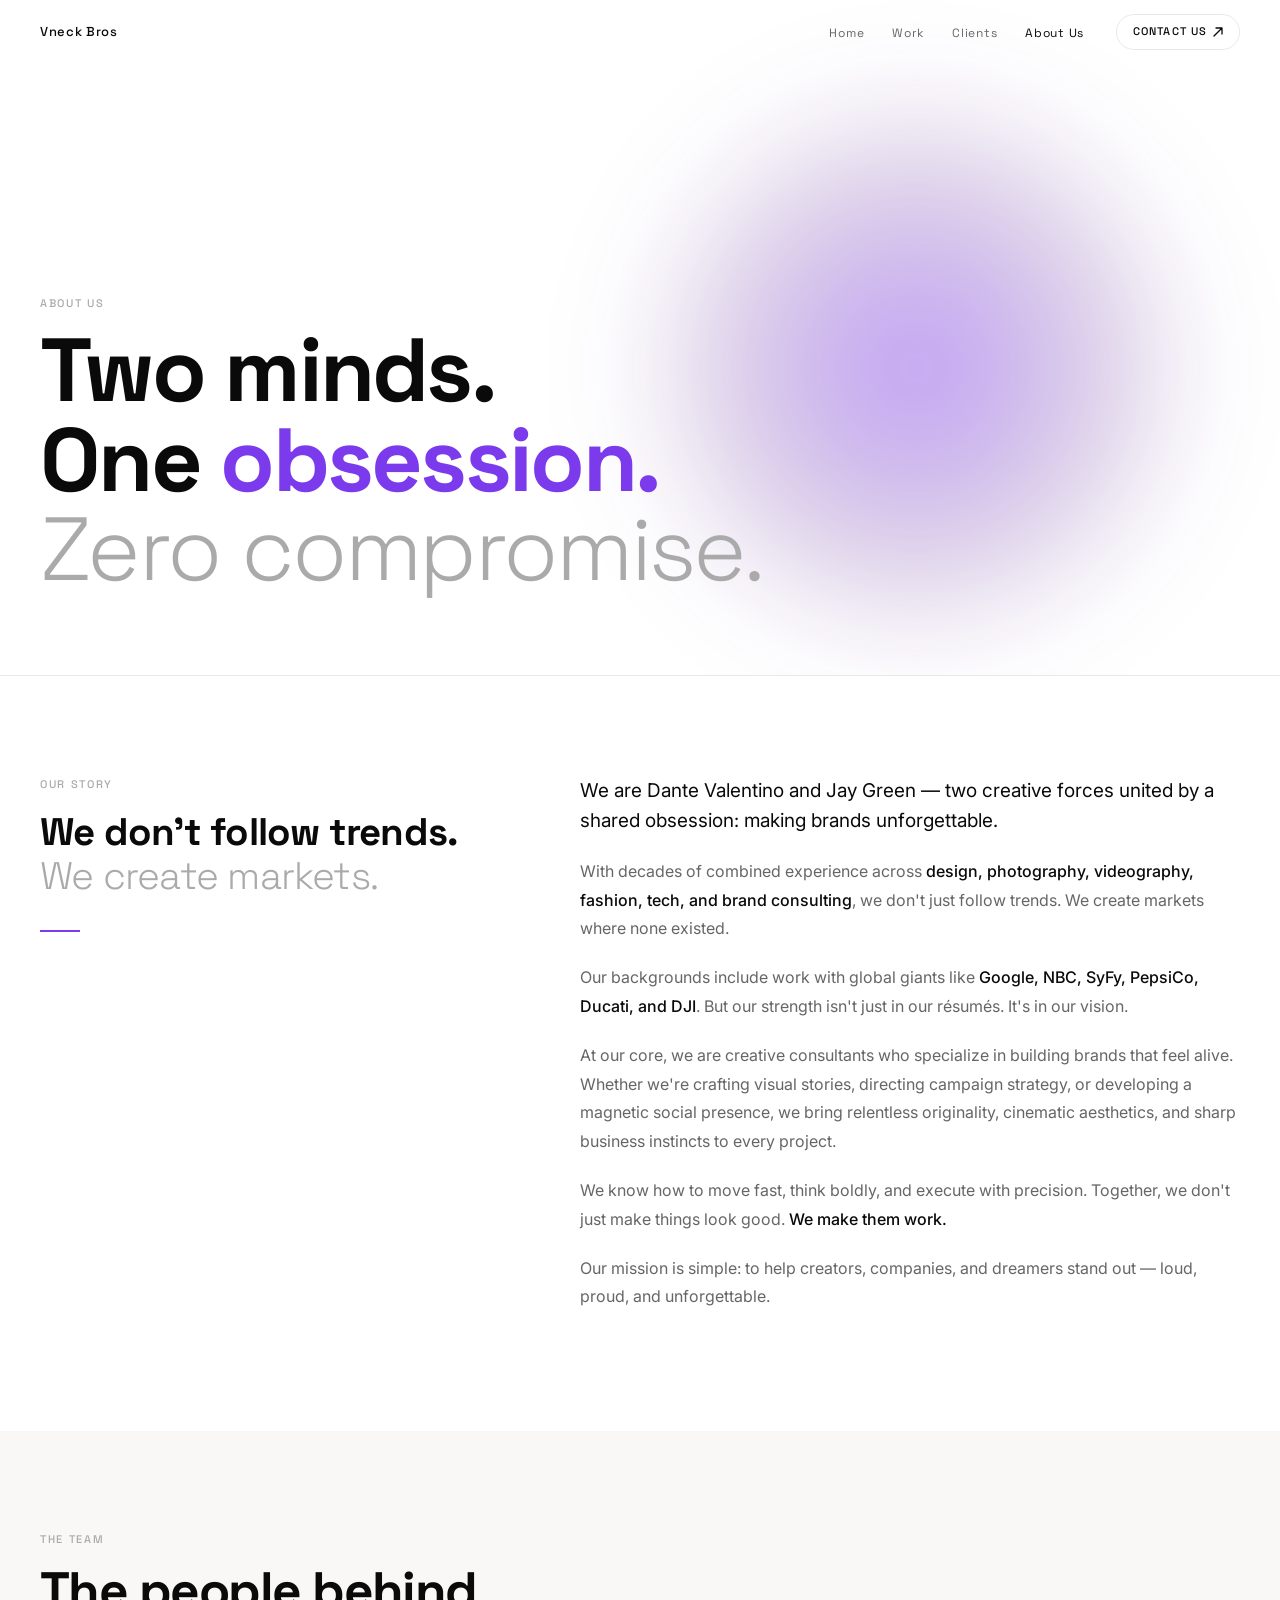
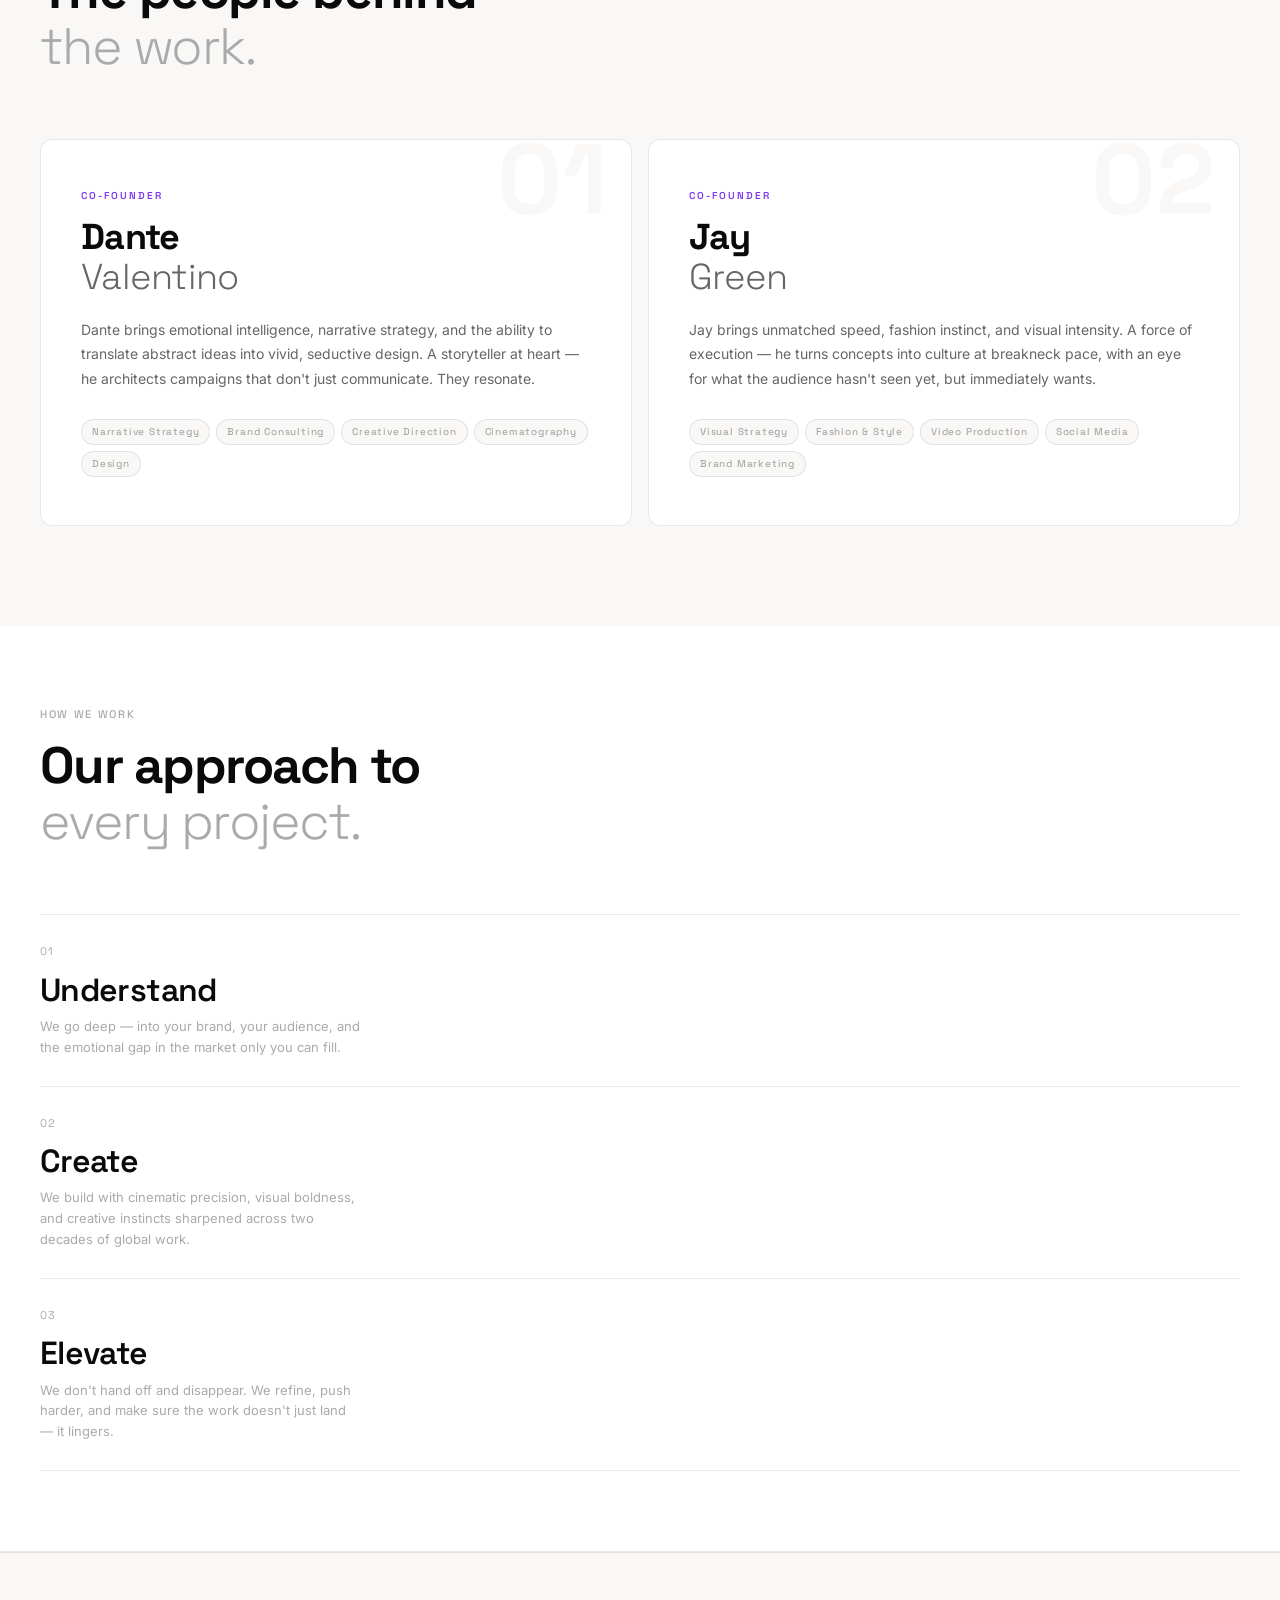
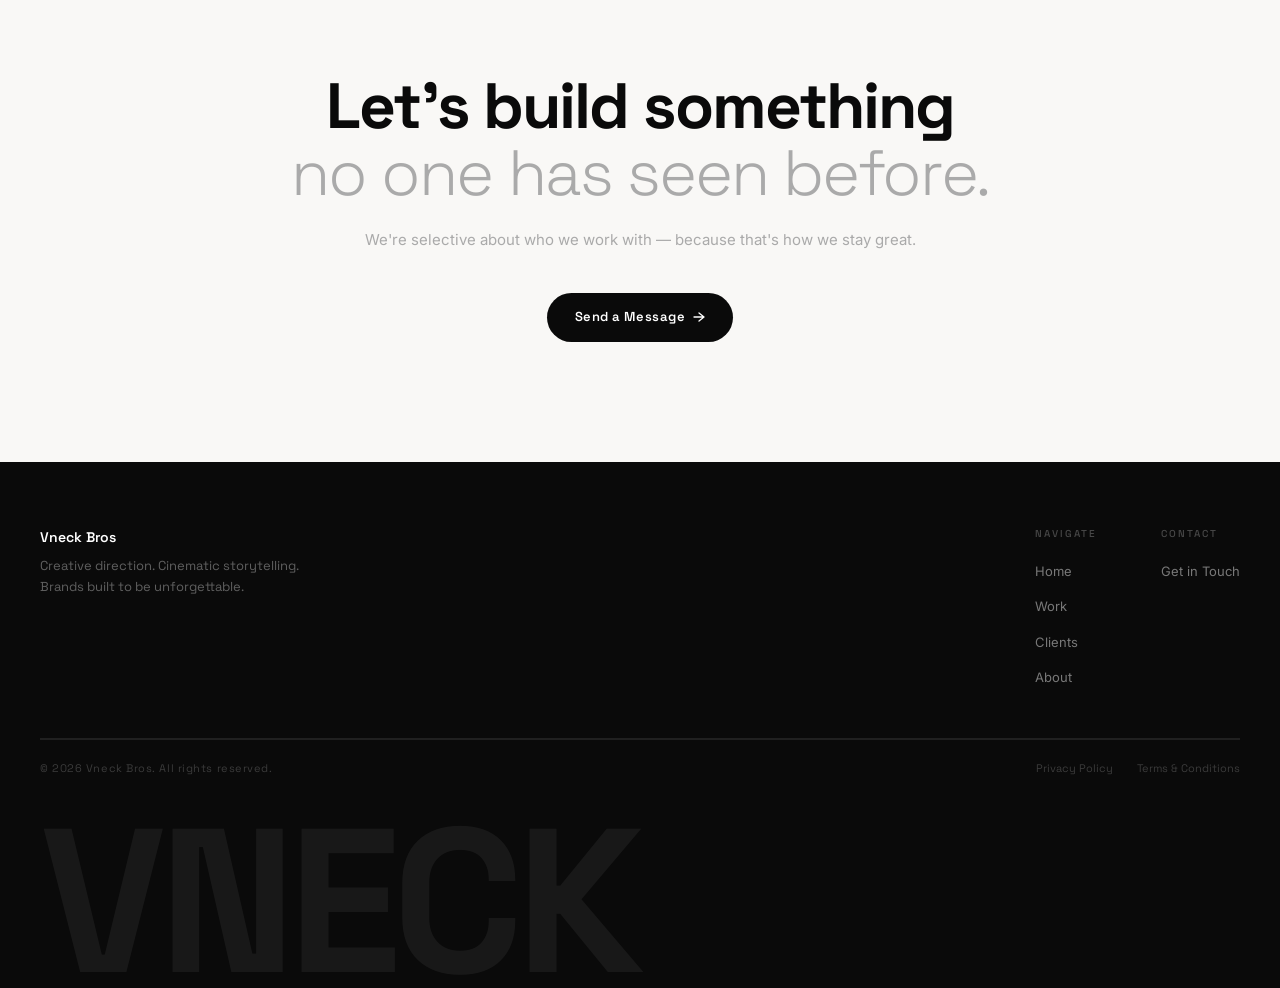
==== about.html @ 0388d8af "Initial build: Vneck Bros portfolio website 4-page static site (Home, Work, Clients, About) with: - " ====
<!DOCTYPE html>
<html lang="en">
<head>
  <meta charset="UTF-8">
  <meta name="viewport" content="width=device-width, initial-scale=1.0">
  <title>About — Vneck Bros</title>
  <link rel="stylesheet" href="assets/css/style.css">
</head>
<body>

  <nav class="nav">
    <a href="index.html" class="nav__logo">Vneck Bros</a>
    <div class="nav__right">
      <ul class="nav__links">
        <li><a href="index.html">Home</a></li>
        <li><a href="portfolio.html">Work</a></li>
        <li><a href="clients.html">Clients</a></li>
        <li><a href="about.html">About Us</a></li>
      </ul>
      <a href="#contact" class="nav__contact">
        Contact Us
        <svg width="10" height="10" viewBox="0 0 10 10" fill="none"><path d="M1 9L9 1M9 1H3M9 1v6" stroke="currentColor" stroke-width="1.3" stroke-linecap="round" stroke-linejoin="round"/></svg>
      </a>
    </div>
  </nav>

  <!-- HERO -->
  <section class="about-hero">
    <div class="about-hero__glow"></div>
    <div class="about-hero__inner">
      <p class="section-label fade-up">About Us</p>
      <h1 class="about-hero__title fade-up">
        Two minds.<br>
        One <span class="accent">obsession.</span><br>
        <span class="light">Zero compromise.</span>
      </h1>
    </div>
  </section>

  <!-- STORY -->
  <section class="about-story-section">
    <div class="about-story-section__inner">
      <div class="about-sticky">
        <p class="about-label fade-up">Our Story</p>
        <h2 class="about-big-text fade-up">
          We don't follow trends.<br>
          <span class="light">We create markets.</span>
        </h2>
        <div style="width:40px;height:2px;background:var(--accent);margin-top:32px;" class="fade-up"></div>
      </div>
      <div class="about-body fade-up">
        <p>We are Dante Valentino and Jay Green — two creative forces united by a shared obsession: making brands unforgettable.</p>
        <p>With decades of combined experience across <strong>design, photography, videography, fashion, tech, and brand consulting</strong>, we don't just follow trends. We create markets where none existed.</p>
        <p>Our backgrounds include work with global giants like <strong>Google, NBC, SyFy, PepsiCo, Ducati, and DJI</strong>. But our strength isn't just in our résumés. It's in our vision.</p>
        <p>At our core, we are creative consultants who specialize in building brands that feel alive. Whether we're crafting visual stories, directing campaign strategy, or developing a magnetic social presence, we bring relentless originality, cinematic aesthetics, and sharp business instincts to every project.</p>
        <p>We know how to move fast, think boldly, and execute with precision. Together, we don't just make things look good. <strong>We make them work.</strong></p>
        <p>Our mission is simple: to help creators, companies, and dreamers stand out — loud, proud, and unforgettable.</p>
      </div>
    </div>
  </section>

  <!-- TEAM -->
  <section class="team-section">
    <div class="team-section__inner">
      <div class="team-section__header">
        <p class="section-label fade-up">The Team</p>
        <h2 class="section-title fade-up">
          The people behind<br>
          <span class="light">the work.</span>
        </h2>
      </div>
      <div class="team-grid stagger">

        <div class="team-card">
          <div class="team-card__num">01</div>
          <div class="team-card__role">Co-Founder</div>
          <h3 class="team-card__name">
            Dante<br>
            <span class="light">Valentino</span>
          </h3>
          <p class="team-card__bio">Dante brings emotional intelligence, narrative strategy, and the ability to translate abstract ideas into vivid, seductive design. A storyteller at heart — he architects campaigns that don't just communicate. They resonate.</p>
          <div class="team-card__tags">
            <span class="tag">Narrative Strategy</span>
            <span class="tag">Brand Consulting</span>
            <span class="tag">Creative Direction</span>
            <span class="tag">Cinematography</span>
            <span class="tag">Design</span>
          </div>
        </div>

        <div class="team-card">
          <div class="team-card__num">02</div>
          <div class="team-card__role">Co-Founder</div>
          <h3 class="team-card__name">
            Jay<br>
            <span class="light">Green</span>
          </h3>
          <p class="team-card__bio">Jay brings unmatched speed, fashion instinct, and visual intensity. A force of execution — he turns concepts into culture at breakneck pace, with an eye for what the audience hasn't seen yet, but immediately wants.</p>
          <div class="team-card__tags">
            <span class="tag">Visual Strategy</span>
            <span class="tag">Fashion &amp; Style</span>
            <span class="tag">Video Production</span>
            <span class="tag">Social Media</span>
            <span class="tag">Brand Marketing</span>
          </div>
        </div>

      </div>
    </div>
  </section>

  <!-- PROCESS -->
  <section class="services" style="padding-top:80px;padding-bottom:80px;">
    <div class="services__inner">
      <div class="services__header">
        <p class="section-label fade-up">How We Work</p>
        <h2 class="services__title fade-up">
          Our approach to<br>
          <span class="light">every project.</span>
        </h2>
      </div>
      <div class="services__list stagger">
        <div class="service-row">
          <div class="service-row__left">
            <div class="service-row__num">01</div>
            <div>
              <div class="service-row__name">Understand</div>
              <div class="service-row__desc">We go deep — into your brand, your audience, and the emotional gap in the market only you can fill.</div>
            </div>
          </div>
        </div>
        <div class="service-row">
          <div class="service-row__left">
            <div class="service-row__num">02</div>
            <div>
              <div class="service-row__name">Create</div>
              <div class="service-row__desc">We build with cinematic precision, visual boldness, and creative instincts sharpened across two decades of global work.</div>
            </div>
          </div>
        </div>
        <div class="service-row">
          <div class="service-row__left">
            <div class="service-row__num">03</div>
            <div>
              <div class="service-row__name">Elevate</div>
              <div class="service-row__desc">We don't hand off and disappear. We refine, push harder, and make sure the work doesn't just land — it lingers.</div>
            </div>
          </div>
        </div>
      </div>
    </div>
  </section>

  <!-- CONTACT CTA -->
  <section class="cta" id="contact">
    <div class="cta__inner">
      <h2 class="cta__title fade-up">
        Let's build something<br>
        <span class="light">no one has seen before.</span>
      </h2>
      <p class="cta__sub fade-up">We're selective about who we work with — because that's how we stay great.</p>
      <a href="mailto:dantevalentino.tv@gmail.com" class="btn btn-dark fade-up">
        Send a Message
        <svg width="12" height="10" viewBox="0 0 12 10" fill="none"><path d="M1 5h10M6 1l5 4-5 4" stroke="currentColor" stroke-width="1.3" stroke-linecap="round" stroke-linejoin="round"/></svg>
      </a>
    </div>
  </section>

  <!-- FOOTER -->
  <footer class="footer">
    <div class="footer__inner">
      <div class="footer__top">
        <div>
          <div style="font-family:var(--font);font-size:14px;font-weight:600;color:#fff;margin-bottom:8px;">Vneck Bros</div>
          <p class="footer__tagline">Creative direction. Cinematic storytelling.<br>Brands built to be unforgettable.</p>
        </div>
        <div style="display:flex;gap:64px;">
          <div class="footer__nav-group">
            <h4>Navigate</h4>
            <ul>
              <li><a href="index.html">Home</a></li>
              <li><a href="portfolio.html">Work</a></li>
              <li><a href="clients.html">Clients</a></li>
              <li><a href="about.html">About</a></li>
            </ul>
          </div>
          <div class="footer__nav-group">
            <h4>Contact</h4>
            <ul>
              <li><a href="#contact">Get in Touch</a></li>
            </ul>
          </div>
        </div>
      </div>
      <div class="footer__bottom-bar">
        <p class="footer__copy">&copy; 2026 Vneck Bros. All rights reserved.</p>
        <div class="footer__legal">
          <a href="#">Privacy Policy</a>
          <a href="#">Terms &amp; Conditions</a>
        </div>
      </div>
    </div>
    <div class="footer__wordmark">VNECK</div>
  </footer>

  <script src="assets/js/main.js"></script>
</body>
</html>
---- assets/css/style.css ----
/* =========================================
   VNECK BROS — REDESIGN
   Inspired by Oxaley: editorial mixed-weight type,
   light/dark alternating sections, purple glow
   ========================================= */

@import url('https://fonts.googleapis.com/css2?family=Space+Grotesk:wght@300;400;500;600;700&family=Inter:wght@300;400;500&display=swap');

/* ---- Reset ---- */
*, *::before, *::after { box-sizing: border-box; margin: 0; padding: 0; }

:root {
  --white:       #ffffff;
  --off-white:   #f9f8f6;
  --black:       #0a0a0a;
  --dark:        #111111;
  --dark-purple: #0e0820;
  --text:        #0a0a0a;
  --text-mid:    #666666;
  --text-muted:  #aaaaaa;
  --accent:      #7c3aed;
  --accent-2:    #a855f7;
  --border:      rgba(0,0,0,0.09);
  --border-dark: rgba(255,255,255,0.09);

  --font:        'Space Grotesk', sans-serif;
  --font-body:   'Inter', sans-serif;
  --nav-h:       64px;
  --max-w:       1280px;
  --ease:        cubic-bezier(0.25, 0.46, 0.45, 0.94);
}

html { scroll-behavior: smooth; }

body {
  background: var(--white);
  color: var(--text);
  font-family: var(--font-body);
  font-size: 16px;
  line-height: 1.6;
  -webkit-font-smoothing: antialiased;
  overflow-x: hidden;
}

a { color: inherit; text-decoration: none; }
img { display: block; max-width: 100%; }
button { cursor: pointer; border: none; background: none; font: inherit; }
::selection { background: var(--accent); color: #fff; }
::-webkit-scrollbar { width: 2px; }
::-webkit-scrollbar-track { background: var(--white); }
::-webkit-scrollbar-thumb { background: #ccc; }

/* =========================================
   NAV
   ========================================= */
.nav {
  position: fixed;
  top: 0; left: 0; right: 0;
  z-index: 100;
  height: var(--nav-h);
  display: flex;
  align-items: center;
  justify-content: space-between;
  padding: 0 40px;
  transition: background 0.4s, border-bottom 0.4s;
}

.nav.scrolled {
  background: rgba(255,255,255,0.92);
  backdrop-filter: blur(16px);
  -webkit-backdrop-filter: blur(16px);
  border-bottom: 1px solid var(--border);
}

.nav.dark {
  background: transparent;
}

.nav.dark.scrolled {
  background: rgba(10,10,10,0.92);
  border-bottom: 1px solid var(--border-dark);
}

.nav__logo {
  font-family: var(--font);
  font-size: 13px;
  font-weight: 500;
  letter-spacing: 0.05em;
  color: var(--text);
}

.nav.dark .nav__logo { color: #fff; }

.nav__right {
  display: flex;
  align-items: center;
  gap: 32px;
}

.nav__links {
  display: flex;
  align-items: center;
  gap: 28px;
  list-style: none;
}

.nav__links a {
  font-family: var(--font);
  font-size: 12px;
  font-weight: 400;
  letter-spacing: 0.06em;
  color: var(--text-mid);
  transition: color 0.2s;
}

.nav__links a:hover { color: var(--text); }
.nav.dark .nav__links a { color: rgba(255,255,255,0.55); }
.nav.dark .nav__links a:hover { color: #fff; }
.nav__links a.active { color: var(--text); }
.nav.dark .nav__links a.active { color: #fff; }

.nav__contact {
  font-family: var(--font);
  font-size: 11px;
  font-weight: 500;
  letter-spacing: 0.1em;
  text-transform: uppercase;
  color: var(--text);
  border: 1px solid var(--border);
  padding: 8px 16px;
  border-radius: 40px;
  display: flex;
  align-items: center;
  gap: 6px;
  transition: background 0.2s, color 0.2s, border-color 0.2s;
}

.nav__contact:hover {
  background: var(--text);
  color: #fff;
  border-color: var(--text);
}

.nav.dark .nav__contact {
  color: #fff;
  border-color: var(--border-dark);
}

.nav.dark .nav__contact:hover {
  background: #fff;
  color: var(--black);
}

/* =========================================
   HERO
   ========================================= */
.hero {
  min-height: 100vh;
  padding-top: var(--nav-h);
  background: var(--white);
  position: relative;
  overflow: hidden;
  display: flex;
  flex-direction: column;
  justify-content: center;
  padding-left: 40px;
  padding-right: 40px;
  padding-bottom: 80px;
}

/* Purple glow blob */
.hero__glow {
  position: absolute;
  top: -10%;
  right: -8%;
  width: 65vw;
  height: 65vw;
  max-width: 900px;
  max-height: 900px;
  background: radial-gradient(ellipse at 60% 40%,
    rgba(124, 58, 237, 0.75) 0%,
    rgba(109, 40, 217, 0.45) 25%,
    rgba(88, 28, 135, 0.2)  50%,
    transparent 72%
  );
  border-radius: 50%;
  filter: blur(50px);
  pointer-events: none;
  z-index: 0;
}

/* Subtle grain overlay on hero */
.hero__grain {
  position: absolute;
  inset: 0;
  background-image: url("data:image/svg+xml,%3Csvg viewBox='0 0 512 512' xmlns='http://www.w3.org/2000/svg'%3E%3Cfilter id='n'%3E%3CfeTurbulence type='fractalNoise' baseFrequency='0.75' numOctaves='4'/%3E%3C/filter%3E%3Crect width='100%25' height='100%25' filter='url(%23n)' opacity='0.035'/%3E%3C/svg%3E");
  opacity: 0.6;
  pointer-events: none;
  z-index: 1;
}

.hero__content {
  position: relative;
  z-index: 2;
  max-width: var(--max-w);
  margin: 0 auto;
  width: 100%;
  padding-top: 60px;
}

.hero__title {
  font-family: var(--font);
  font-size: clamp(52px, 7.5vw, 108px);
  line-height: 1.02;
  letter-spacing: -0.03em;
  max-width: 640px;
  margin-bottom: 48px;
}

.hero__title span.w-bold  { font-weight: 700; color: var(--text); }
.hero__title span.w-light { font-weight: 300; color: var(--text); }
.hero__title span.w-mid   { font-weight: 400; color: var(--text-mid); }

.hero__bottom {
  display: flex;
  align-items: center;
  justify-content: space-between;
  padding-top: 20px;
}

.hero__portfolio-link {
  font-family: var(--font);
  font-size: 11px;
  font-weight: 500;
  letter-spacing: 0.15em;
  text-transform: uppercase;
  color: var(--text-mid);
  transition: color 0.2s;
}
.hero__portfolio-link:hover { color: var(--text); }

.hero__thumbs {
  display: flex;
  align-items: center;
  gap: 6px;
}

.hero__thumb {
  width: 60px;
  height: 40px;
  border-radius: 4px;
  overflow: hidden;
  cursor: pointer;
  position: relative;
}

.hero__thumb img {
  width: 100%;
  height: 100%;
  object-fit: cover;
  transition: transform 0.3s;
  filter: brightness(0.85);
}

.hero__thumb:hover img { transform: scale(1.08); filter: brightness(1); }

.hero__scroll {
  display: flex;
  align-items: center;
  gap: 10px;
  font-family: var(--font);
  font-size: 11px;
  font-weight: 400;
  letter-spacing: 0.15em;
  text-transform: uppercase;
  color: var(--text-muted);
}

.hero__scroll-circle {
  width: 28px;
  height: 28px;
  border-radius: 50%;
  border: 1px solid var(--border);
  display: flex;
  align-items: center;
  justify-content: center;
}

/* =========================================
   STATEMENT SECTION
   ========================================= */
.statement {
  padding: 120px 40px;
  background: var(--white);
  border-top: 1px solid var(--border);
}

.statement__inner {
  max-width: var(--max-w);
  margin: 0 auto;
  display: grid;
  grid-template-columns: 1fr 2fr;
  gap: 80px;
  align-items: start;
}

.statement__label {
  font-family: var(--font);
  font-size: 11px;
  font-weight: 500;
  letter-spacing: 0.15em;
  text-transform: uppercase;
  color: var(--text-muted);
  padding-top: 12px;
}

.statement__right {}

.statement__text {
  font-family: var(--font);
  font-size: clamp(26px, 3.5vw, 48px);
  font-weight: 400;
  line-height: 1.25;
  letter-spacing: -0.02em;
}

.statement__text .bold  { font-weight: 700; color: var(--text); }
.statement__text .muted { color: var(--text-muted); font-weight: 300; }
.statement__text .em    { font-style: italic; }

.statement__about {
  margin-top: 48px;
  display: flex;
  align-items: center;
  gap: 10px;
  font-family: var(--font);
  font-size: 11px;
  font-weight: 500;
  letter-spacing: 0.15em;
  text-transform: uppercase;
  color: var(--text-mid);
  transition: color 0.2s;
}

.statement__about:hover { color: var(--text); }

.statement__about svg { transition: transform 0.2s; }
.statement__about:hover svg { transform: translateX(4px); }

/* =========================================
   PORTFOLIO SECTION (dark)
   ========================================= */
.portfolio-dark {
  background: var(--black);
  padding: 80px 40px;
}

.portfolio-dark__inner {
  max-width: var(--max-w);
  margin: 0 auto;
}

.section-header {
  display: flex;
  align-items: center;
  justify-content: space-between;
  margin-bottom: 32px;
}

.section-header__label {
  font-family: var(--font);
  font-size: 11px;
  font-weight: 500;
  letter-spacing: 0.15em;
  text-transform: uppercase;
  color: rgba(255,255,255,0.35);
}

.section-header__link {
  font-family: var(--font);
  font-size: 11px;
  font-weight: 500;
  letter-spacing: 0.1em;
  text-transform: uppercase;
  color: rgba(255,255,255,0.5);
  display: flex;
  align-items: center;
  gap: 8px;
  transition: color 0.2s;
}

.section-header__link:hover { color: #fff; }

/* Wide featured card */
.pcard-wide {
  width: 100%;
  aspect-ratio: 16/7;
  border-radius: 8px;
  overflow: hidden;
  position: relative;
  cursor: pointer;
  margin-bottom: 8px;
  background: #1a1a1a;
}

.pcard-wide img {
  width: 100%;
  height: 100%;
  object-fit: cover;
  transition: transform 0.7s var(--ease), filter 0.5s;
  filter: brightness(0.7);
}

.pcard-wide:hover img {
  transform: scale(1.03);
  filter: brightness(0.85);
}

/* Two-col cards */
.pcard-row {
  display: grid;
  grid-template-columns: 1fr 1fr;
  gap: 8px;
}

.pcard {
  aspect-ratio: 4/3;
  border-radius: 8px;
  overflow: hidden;
  position: relative;
  cursor: pointer;
  background: #1a1a1a;
}

.pcard img {
  width: 100%;
  height: 100%;
  object-fit: cover;
  transition: transform 0.7s var(--ease), filter 0.5s;
  filter: brightness(0.65);
}

.pcard:hover img { transform: scale(1.04); filter: brightness(0.85); }

.pcard-label {
  position: absolute;
  bottom: 20px;
  left: 20px;
  z-index: 2;
}

.pcard-label__client {
  display: inline-block;
  font-family: var(--font);
  font-size: 11px;
  font-weight: 500;
  letter-spacing: 0.12em;
  text-transform: uppercase;
  color: rgba(255,255,255,0.6);
  background: rgba(255,255,255,0.12);
  backdrop-filter: blur(8px);
  padding: 4px 10px;
  border-radius: 40px;
  margin-bottom: 6px;
}

.pcard-label__title {
  display: block;
  font-family: var(--font);
  font-size: 18px;
  font-weight: 600;
  color: #fff;
  letter-spacing: -0.01em;
}

/* Play overlay */
.pcard-play {
  position: absolute;
  inset: 0;
  display: flex;
  align-items: center;
  justify-content: center;
  opacity: 0;
  transition: opacity 0.3s;
}

.pcard:hover .pcard-play,
.pcard-wide:hover .pcard-play { opacity: 1; }

.pcard-play__btn {
  width: 52px; height: 52px;
  border-radius: 50%;
  border: 1.5px solid rgba(255,255,255,0.7);
  display: flex;
  align-items: center;
  justify-content: center;
  background: rgba(0,0,0,0.3);
  backdrop-filter: blur(8px);
  transform: scale(0.85);
  transition: transform 0.3s var(--ease);
}

.pcard:hover .pcard-play__btn,
.pcard-wide:hover .pcard-play__btn { transform: scale(1); }

/* =========================================
   SERVICES SECTION
   ========================================= */
.services {
  background: var(--white);
  padding: 100px 40px;
  border-bottom: 1px solid var(--border);
}

.services__inner {
  max-width: var(--max-w);
  margin: 0 auto;
}

.services__header {
  margin-bottom: 64px;
}

.services__title {
  font-family: var(--font);
  font-size: clamp(32px, 4vw, 56px);
  font-weight: 700;
  line-height: 1.1;
  letter-spacing: -0.03em;
}

.services__title .light { font-weight: 300; color: var(--text-muted); }

.services__list {
  border-top: 1px solid var(--border);
}

.service-row {
  display: flex;
  align-items: center;
  justify-content: space-between;
  padding: 28px 0;
  border-bottom: 1px solid var(--border);
  gap: 24px;
  transition: background 0.2s;
  cursor: default;
  position: relative;
}

.service-row::before {
  content: '';
  position: absolute;
  left: -40px; right: -40px;
  top: 0; bottom: 0;
  background: var(--off-white);
  opacity: 0;
  transition: opacity 0.25s;
}

.service-row:hover::before { opacity: 1; }

.service-row__left {
  position: relative;
  z-index: 1;
  flex: 1;
}

.service-row__num {
  font-family: var(--font);
  font-size: 11px;
  color: var(--text-muted);
  letter-spacing: 0.1em;
  margin-bottom: 4px;
}

.service-row__name {
  font-family: var(--font);
  font-size: clamp(20px, 2.5vw, 32px);
  font-weight: 600;
  letter-spacing: -0.02em;
  color: var(--text);
  transition: color 0.2s;
}

.service-row:hover .service-row__name { color: var(--accent); }

.service-row__desc {
  font-size: 13px;
  color: var(--text-muted);
  max-width: 320px;
  line-height: 1.6;
}

.service-row__img {
  position: relative;
  z-index: 1;
  width: 80px;
  height: 80px;
  border-radius: 8px;
  overflow: hidden;
  flex-shrink: 0;
  background: var(--off-white);
}

.service-row__img img {
  width: 100%;
  height: 100%;
  object-fit: cover;
  transition: transform 0.4s var(--ease);
}

.service-row:hover .service-row__img img { transform: scale(1.08); }

/* =========================================
   FEATURED / CAROUSEL SECTION (dark purple)
   ========================================= */
.featured {
  background: var(--dark-purple);
  padding: 100px 40px;
  position: relative;
  overflow: hidden;
}

/* Subtle purple radial in bg */
.featured::before {
  content: '';
  position: absolute;
  top: 50%;
  right: 0;
  transform: translateY(-50%);
  width: 60vw;
  height: 60vw;
  background: radial-gradient(ellipse at center,
    rgba(124, 58, 237, 0.35) 0%,
    rgba(88, 28, 135, 0.15) 40%,
    transparent 70%
  );
  border-radius: 50%;
  filter: blur(60px);
  pointer-events: none;
}

.featured__inner {
  max-width: var(--max-w);
  margin: 0 auto;
  display: grid;
  grid-template-columns: 1fr 1fr;
  gap: 80px;
  align-items: center;
  position: relative;
  z-index: 1;
}

.featured__label {
  font-family: var(--font);
  font-size: 11px;
  font-weight: 500;
  letter-spacing: 0.15em;
  text-transform: uppercase;
  color: rgba(255,255,255,0.3);
  margin-bottom: 48px;
}

.featured__list {
  list-style: none;
  display: flex;
  flex-direction: column;
  gap: 0;
  border-top: 1px solid rgba(255,255,255,0.07);
}

.featured__item {
  padding: 20px 0;
  border-bottom: 1px solid rgba(255,255,255,0.07);
  display: flex;
  align-items: center;
  justify-content: space-between;
  cursor: pointer;
  transition: opacity 0.2s;
}

.featured__item-left {
  display: flex;
  align-items: baseline;
  gap: 16px;
}

.featured__item-num {
  font-family: var(--font);
  font-size: 11px;
  color: rgba(255,255,255,0.25);
  letter-spacing: 0.1em;
}

.featured__item-name {
  font-family: var(--font);
  font-size: clamp(16px, 2vw, 24px);
  font-weight: 500;
  color: rgba(255,255,255,0.4);
  letter-spacing: -0.01em;
  transition: color 0.2s;
}

.featured__item.active .featured__item-name { color: #fff; font-weight: 700; }
.featured__item:hover .featured__item-name { color: rgba(255,255,255,0.8); }

.featured__item-arrow {
  color: rgba(255,255,255,0.2);
  opacity: 0;
  transition: opacity 0.2s, transform 0.2s;
}

.featured__item.active .featured__item-arrow,
.featured__item:hover .featured__item-arrow {
  opacity: 1;
  transform: translateX(4px);
}

.featured__visual {
  aspect-ratio: 1;
  border-radius: 16px;
  overflow: hidden;
  background: rgba(255,255,255,0.03);
  display: flex;
  align-items: center;
  justify-content: center;
}

.featured__visual img {
  width: 100%;
  height: 100%;
  object-fit: cover;
  filter: brightness(0.8);
  border-radius: 16px;
}

.featured__counter {
  font-family: var(--font);
  font-size: 13px;
  color: rgba(255,255,255,0.3);
  letter-spacing: 0.1em;
  margin-top: 32px;
}

/* =========================================
   FAQ SECTION
   ========================================= */
.faq {
  background: var(--white);
  padding: 120px 40px;
}

.faq__inner {
  max-width: var(--max-w);
  margin: 0 auto;
  display: grid;
  grid-template-columns: 1fr 1.4fr;
  gap: 80px;
  align-items: start;
}

.faq__title {
  font-family: var(--font);
  font-size: clamp(36px, 4vw, 60px);
  font-weight: 700;
  line-height: 1.1;
  letter-spacing: -0.03em;
}

.faq__title .light {
  font-weight: 300;
  color: var(--text-muted);
  display: block;
  font-style: italic;
}

.faq__desc {
  font-size: 14px;
  color: var(--text-muted);
  line-height: 1.7;
  margin-top: 20px;
  max-width: 320px;
}

.faq__list { list-style: none; }

.faq-item {
  border-bottom: 1px solid var(--border);
}

.faq-item__q {
  width: 100%;
  text-align: left;
  display: flex;
  align-items: center;
  justify-content: space-between;
  padding: 22px 0;
  font-family: var(--font);
  font-size: 15px;
  font-weight: 500;
  color: var(--text);
  gap: 16px;
  transition: color 0.2s;
}

.faq-item__q:hover { color: var(--accent); }

.faq-item__icon {
  width: 22px;
  height: 22px;
  border-radius: 50%;
  border: 1px solid var(--border);
  display: flex;
  align-items: center;
  justify-content: center;
  flex-shrink: 0;
  font-size: 14px;
  color: var(--text-muted);
  transition: background 0.2s, border-color 0.2s, transform 0.3s;
}

.faq-item.open .faq-item__icon {
  background: var(--accent);
  border-color: var(--accent);
  color: #fff;
  transform: rotate(45deg);
}

.faq-item__a {
  font-size: 14px;
  color: var(--text-mid);
  line-height: 1.75;
  padding-bottom: 20px;
  display: none;
}

.faq-item.open .faq-item__a { display: block; }

/* =========================================
   CTA SECTION
   ========================================= */
.cta {
  background: var(--off-white);
  padding: 120px 40px;
  text-align: center;
  border-top: 1px solid var(--border);
}

.cta__inner {
  max-width: 700px;
  margin: 0 auto;
}

.cta__title {
  font-family: var(--font);
  font-size: clamp(36px, 5vw, 72px);
  font-weight: 700;
  line-height: 1.05;
  letter-spacing: -0.03em;
  margin-bottom: 20px;
}

.cta__title .light { font-weight: 300; color: var(--text-muted); }

.cta__sub {
  font-size: 15px;
  color: var(--text-muted);
  margin-bottom: 40px;
  line-height: 1.7;
}

.btn {
  display: inline-flex;
  align-items: center;
  gap: 8px;
  font-family: var(--font);
  font-size: 13px;
  font-weight: 600;
  letter-spacing: 0.04em;
  padding: 14px 28px;
  border-radius: 40px;
  transition: all 0.25s;
}

.btn-dark {
  background: var(--text);
  color: #fff;
}

.btn-dark:hover {
  background: var(--accent);
  transform: translateY(-2px);
  box-shadow: 0 12px 28px rgba(124, 58, 237, 0.28);
}

.btn-outline {
  background: transparent;
  color: var(--text);
  border: 1.5px solid var(--border);
}

.btn-outline:hover {
  border-color: var(--text);
  background: var(--text);
  color: #fff;
}

/* =========================================
   FOOTER
   ========================================= */
.footer {
  background: var(--black);
  padding: 64px 40px 0;
  position: relative;
  overflow: hidden;
}

.footer__inner {
  max-width: var(--max-w);
  margin: 0 auto;
}

.footer__top {
  display: flex;
  align-items: flex-start;
  justify-content: space-between;
  padding-bottom: 48px;
  border-bottom: 1px solid var(--border-dark);
  gap: 40px;
}

.footer__tagline {
  font-family: var(--font);
  font-size: 13px;
  color: rgba(255,255,255,0.35);
  max-width: 260px;
  line-height: 1.6;
  margin-top: 8px;
}

.footer__nav-group h4 {
  font-family: var(--font);
  font-size: 10px;
  font-weight: 500;
  letter-spacing: 0.2em;
  text-transform: uppercase;
  color: rgba(255,255,255,0.25);
  margin-bottom: 16px;
}

.footer__nav-group ul {
  list-style: none;
  display: flex;
  flex-direction: column;
  gap: 10px;
}

.footer__nav-group a {
  font-size: 13px;
  color: rgba(255,255,255,0.45);
  transition: color 0.2s;
}

.footer__nav-group a:hover { color: #fff; }

.footer__bottom-bar {
  display: flex;
  align-items: center;
  justify-content: space-between;
  padding: 20px 0;
  border-top: 1px solid var(--border-dark);
  margin-top: 0;
}

.footer__copy {
  font-size: 11px;
  color: rgba(255,255,255,0.2);
  font-family: var(--font);
  letter-spacing: 0.05em;
}

.footer__legal {
  display: flex;
  gap: 24px;
}

.footer__legal a {
  font-size: 11px;
  color: rgba(255,255,255,0.2);
  font-family: var(--font);
  transition: color 0.2s;
}

.footer__legal a:hover { color: rgba(255,255,255,0.5); }

/* Big wordmark */
.footer__wordmark {
  font-family: var(--font);
  font-size: clamp(72px, 16vw, 220px);
  font-weight: 700;
  color: rgba(255,255,255,0.06);
  letter-spacing: -0.04em;
  line-height: 0.85;
  margin-top: 16px;
  white-space: nowrap;
  overflow: hidden;
  user-select: none;
  pointer-events: none;
  padding-bottom: 0;
}

/* =========================================
   ABOUT PAGE
   ========================================= */
.about-hero {
  min-height: 75vh;
  padding: calc(var(--nav-h) + 80px) 40px 80px;
  background: var(--white);
  position: relative;
  overflow: hidden;
  display: flex;
  align-items: flex-end;
}

.about-hero__inner {
  max-width: var(--max-w);
  margin: 0 auto;
  width: 100%;
}

.about-hero__glow {
  position: absolute;
  top: 10%;
  right: 5%;
  width: 50vw; height: 50vw;
  max-width: 600px; max-height: 600px;
  background: radial-gradient(ellipse at center,
    rgba(124, 58, 237, 0.5) 0%,
    rgba(88, 28, 135, 0.2) 45%,
    transparent 70%
  );
  border-radius: 50%;
  filter: blur(50px);
  pointer-events: none;
}

.about-hero__title {
  font-family: var(--font);
  font-size: clamp(48px, 7vw, 100px);
  font-weight: 700;
  line-height: 1.0;
  letter-spacing: -0.03em;
  max-width: 800px;
  position: relative;
  z-index: 1;
}

.about-hero__title .light { font-weight: 300; color: var(--text-muted); }
.about-hero__title .accent { color: var(--accent); }

.about-story-section {
  padding: 100px 40px;
  background: var(--white);
  border-top: 1px solid var(--border);
}

.about-story-section__inner {
  max-width: var(--max-w);
  margin: 0 auto;
  display: grid;
  grid-template-columns: 1fr 1.5fr;
  gap: 100px;
  align-items: start;
}

.about-sticky {
  position: sticky;
  top: calc(var(--nav-h) + 32px);
}

.about-label {
  font-family: var(--font);
  font-size: 11px;
  font-weight: 500;
  letter-spacing: 0.15em;
  text-transform: uppercase;
  color: var(--text-muted);
  margin-bottom: 16px;
}

.about-big-text {
  font-family: var(--font);
  font-size: clamp(28px, 3vw, 44px);
  font-weight: 700;
  line-height: 1.15;
  letter-spacing: -0.02em;
}

.about-big-text .light { font-weight: 300; color: var(--text-muted); }

.about-body p {
  font-size: 16px;
  line-height: 1.8;
  color: var(--text-mid);
  margin-bottom: 20px;
  font-family: var(--font-body);
}

.about-body p strong { color: var(--text); font-weight: 500; }
.about-body p:first-child { font-size: 19px; color: var(--text); line-height: 1.6; }

.team-section {
  background: var(--off-white);
  padding: 100px 40px;
}

.team-section__inner { max-width: var(--max-w); margin: 0 auto; }

.team-section__header { margin-bottom: 64px; }

.section-label {
  font-family: var(--font);
  font-size: 11px;
  font-weight: 500;
  letter-spacing: 0.15em;
  text-transform: uppercase;
  color: var(--text-muted);
  margin-bottom: 14px;
}

.section-title {
  font-family: var(--font);
  font-size: clamp(32px, 4vw, 56px);
  font-weight: 700;
  line-height: 1.1;
  letter-spacing: -0.03em;
}

.section-title .light { font-weight: 300; color: var(--text-muted); }

.team-grid {
  display: grid;
  grid-template-columns: 1fr 1fr;
  gap: 16px;
}

.team-card {
  background: var(--white);
  border: 1px solid var(--border);
  border-radius: 12px;
  padding: 48px 40px;
  position: relative;
  overflow: hidden;
  transition: border-color 0.2s, box-shadow 0.2s;
}

.team-card:hover {
  border-color: rgba(124,58,237,0.2);
  box-shadow: 0 8px 32px rgba(124,58,237,0.08);
}

.team-card__num {
  font-family: var(--font);
  font-size: 100px;
  font-weight: 700;
  color: var(--off-white);
  position: absolute;
  top: -10px;
  right: 24px;
  line-height: 1;
  pointer-events: none;
  transition: color 0.2s;
}

.team-card:hover .team-card__num { color: rgba(124,58,237,0.06); }

.team-card__role {
  font-family: var(--font);
  font-size: 10px;
  font-weight: 600;
  letter-spacing: 0.2em;
  text-transform: uppercase;
  color: var(--accent);
  margin-bottom: 14px;
}

.team-card__name {
  font-family: var(--font);
  font-size: 36px;
  font-weight: 700;
  line-height: 1.1;
  letter-spacing: -0.02em;
  margin-bottom: 20px;
}

.team-card__name .light { font-weight: 300; color: var(--text-mid); display: block; }

.team-card__bio {
  font-size: 14px;
  line-height: 1.75;
  color: var(--text-mid);
  margin-bottom: 28px;
}

.team-card__tags {
  display: flex;
  flex-wrap: wrap;
  gap: 6px;
}

.tag {
  font-family: var(--font);
  font-size: 10px;
  font-weight: 500;
  letter-spacing: 0.08em;
  color: var(--text-muted);
  background: var(--off-white);
  border: 1px solid var(--border);
  padding: 4px 10px;
  border-radius: 40px;
  transition: all 0.2s;
}

.team-card:hover .tag {
  border-color: rgba(124,58,237,0.2);
  color: var(--accent);
}

/* =========================================
   CLIENTS PAGE
   ========================================= */
.clients-hero {
  min-height: 60vh;
  padding: calc(var(--nav-h) + 80px) 40px 80px;
  background: var(--white);
  position: relative;
  overflow: hidden;
  display: flex;
  align-items: flex-end;
}

.clients-hero__title {
  font-family: var(--font);
  font-size: clamp(48px, 7vw, 100px);
  font-weight: 700;
  line-height: 1.0;
  letter-spacing: -0.03em;
  position: relative;
  z-index: 1;
}

.clients-hero__title .light { font-weight: 300; color: var(--text-muted); }

.clients-list-section {
  padding: 80px 40px 120px;
  background: var(--white);
  border-top: 1px solid var(--border);
}

.clients-list-section__inner { max-width: var(--max-w); margin: 0 auto; }

.clients-table {
  border-top: 1px solid var(--border);
  margin-top: 64px;
}

.client-row {
  display: flex;
  align-items: center;
  justify-content: space-between;
  padding: 24px 0;
  border-bottom: 1px solid var(--border);
  position: relative;
  cursor: default;
}

.client-row::before {
  content: '';
  position: absolute;
  left: -40px; right: -40px;
  top: 0; bottom: 0;
  background: var(--off-white);
  opacity: 0;
  transition: opacity 0.2s;
}

.client-row:hover::before { opacity: 1; }

.client-row__left {
  display: flex;
  align-items: center;
  gap: 28px;
  position: relative;
  z-index: 1;
}

.client-row__num {
  font-family: var(--font);
  font-size: 11px;
  color: var(--text-muted);
  min-width: 24px;
}

.client-row__name {
  font-family: var(--font);
  font-size: clamp(20px, 2.8vw, 38px);
  font-weight: 600;
  letter-spacing: -0.02em;
  color: var(--text);
  transition: color 0.2s;
}

.client-row:hover .client-row__name { color: var(--accent); }

.client-row__right {
  display: flex;
  align-items: center;
  gap: 32px;
  position: relative;
  z-index: 1;
}

.client-row__industry {
  font-family: var(--font);
  font-size: 12px;
  letter-spacing: 0.1em;
  text-transform: uppercase;
  color: var(--text-muted);
  opacity: 0;
  transition: opacity 0.2s;
}

.client-row:hover .client-row__industry { opacity: 1; }

.client-row__arrow {
  color: var(--text-muted);
  opacity: 0;
  transform: translateX(-6px);
  transition: opacity 0.2s, transform 0.2s;
}

.client-row:hover .client-row__arrow { opacity: 1; transform: none; }

/* =========================================
   PORTFOLIO PAGE
   ========================================= */
.portfolio-hero {
  min-height: 55vh;
  padding: calc(var(--nav-h) + 80px) 40px 80px;
  background: var(--white);
  display: flex;
  align-items: flex-end;
}

.portfolio-hero__inner { max-width: var(--max-w); margin: 0 auto; width: 100%; }

.portfolio-hero__title {
  font-family: var(--font);
  font-size: clamp(48px, 7vw, 100px);
  font-weight: 700;
  line-height: 1.0;
  letter-spacing: -0.03em;
}

.portfolio-hero__title .light { font-weight: 300; color: var(--text-muted); }

.portfolio-section {
  background: var(--black);
  padding: 64px 40px 100px;
}

.portfolio-section__inner { max-width: var(--max-w); margin: 0 auto; }

.portfolio-full-grid {
  display: grid;
  grid-template-columns: repeat(3, 1fr);
  gap: 8px;
}

.pfull-card {
  position: relative;
  overflow: hidden;
  border-radius: 8px;
  cursor: pointer;
  background: #1a1a1a;
}

.pfull-card--wide { grid-column: span 2; }

.pfull-card__thumb {
  width: 100%;
  aspect-ratio: 4/3;
  position: relative;
  overflow: hidden;
}

.pfull-card--wide .pfull-card__thumb { aspect-ratio: 16/9; }

.pfull-card__thumb img {
  width: 100%;
  height: 100%;
  object-fit: cover;
  transition: transform 0.7s var(--ease), filter 0.5s;
  filter: brightness(0.6);
}

.pfull-card:hover .pfull-card__thumb img {
  transform: scale(1.04);
  filter: brightness(0.8);
}

.pfull-card__info {
  padding: 16px 20px 20px;
}

.pfull-card__client {
  font-family: var(--font);
  font-size: 10px;
  font-weight: 600;
  letter-spacing: 0.15em;
  text-transform: uppercase;
  color: var(--accent-2);
  margin-bottom: 4px;
}

.pfull-card__title {
  font-family: var(--font);
  font-size: 15px;
  font-weight: 500;
  color: rgba(255,255,255,0.8);
  letter-spacing: -0.01em;
}

.pfull-card__play {
  position: absolute;
  top: 50%;
  left: 50%;
  transform: translate(-50%, -50%) scale(0.8);
  opacity: 0;
  width: 52px; height: 52px;
  border-radius: 50%;
  border: 1.5px solid rgba(255,255,255,0.6);
  display: flex;
  align-items: center;
  justify-content: center;
  background: rgba(0,0,0,0.3);
  backdrop-filter: blur(8px);
  transition: opacity 0.3s, transform 0.3s var(--ease);
}

.pfull-card:hover .pfull-card__play {
  opacity: 1;
  transform: translate(-50%, -50%) scale(1);
}

/* =========================================
   VIDEO MODAL
   ========================================= */
.modal-overlay {
  position: fixed;
  inset: 0;
  z-index: 999;
  background: rgba(0,0,0,0.96);
  display: flex;
  align-items: center;
  justify-content: center;
  padding: 40px;
  opacity: 0;
  visibility: hidden;
  transition: opacity 0.35s, visibility 0.35s;
}

.modal-overlay.open { opacity: 1; visibility: visible; }

.modal {
  width: 100%;
  max-width: 960px;
  transform: translateY(20px);
  transition: transform 0.35s var(--ease);
}

.modal-overlay.open .modal { transform: none; }

.modal__close {
  position: absolute;
  top: 20px; right: 20px;
  width: 36px; height: 36px;
  border: 1px solid rgba(255,255,255,0.15);
  border-radius: 50%;
  display: flex;
  align-items: center;
  justify-content: center;
  color: #fff;
  font-size: 16px;
  transition: background 0.2s;
}

.modal__close:hover { background: rgba(255,255,255,0.1); }

.modal__video {
  width: 100%;
  aspect-ratio: 16/9;
  background: #000;
  border-radius: 8px;
  overflow: hidden;
}

.modal__video iframe { width: 100%; height: 100%; border: none; }

.modal__meta {
  padding: 16px 0 0;
  display: flex;
  justify-content: space-between;
  align-items: center;
}

.modal__title { font-family: var(--font); font-size: 18px; font-weight: 600; color: #fff; }
.modal__client { font-family: var(--font); font-size: 11px; letter-spacing: 0.15em; text-transform: uppercase; color: var(--accent-2); }

/* =========================================
   SCROLL ANIMATIONS
   ========================================= */
.fade-up {
  opacity: 0;
  transform: translateY(28px);
  transition: opacity 0.7s var(--ease), transform 0.7s var(--ease);
}
.fade-up.visible { opacity: 1; transform: none; }

.fade-in {
  opacity: 0;
  transition: opacity 0.7s var(--ease);
}
.fade-in.visible { opacity: 1; }

.stagger > * {
  opacity: 0;
  transform: translateY(20px);
  transition: opacity 0.55s var(--ease), transform 0.55s var(--ease);
}
.stagger.visible > *:nth-child(1) { opacity:1; transform:none; transition-delay:0s; }
.stagger.visible > *:nth-child(2) { opacity:1; transform:none; transition-delay:0.08s; }
.stagger.visible > *:nth-child(3) { opacity:1; transform:none; transition-delay:0.16s; }
.stagger.visible > *:nth-child(4) { opacity:1; transform:none; transition-delay:0.24s; }
.stagger.visible > *:nth-child(5) { opacity:1; transform:none; transition-delay:0.32s; }
.stagger.visible > *:nth-child(6) { opacity:1; transform:none; transition-delay:0.40s; }
.stagger.visible > *:nth-child(7) { opacity:1; transform:none; transition-delay:0.48s; }
.stagger.visible > *:nth-child(8) { opacity:1; transform:none; transition-delay:0.56s; }

/* =========================================
   RESPONSIVE
   ========================================= */
@media (max-width: 1024px) {
  .statement__inner, .faq__inner { grid-template-columns: 1fr; gap: 40px; }
  .featured__inner { grid-template-columns: 1fr; }
  .featured__visual { display: none; }
  .about-story-section__inner { grid-template-columns: 1fr; gap: 48px; }
  .about-sticky { position: static; }
  .team-grid { grid-template-columns: 1fr; }
  .portfolio-full-grid { grid-template-columns: 1fr 1fr; }
  .pfull-card--wide { grid-column: span 1; }
}

@media (max-width: 768px) {
  :root { --nav-h: 56px; }
  .nav { padding: 0 20px; }
  .nav__links { display: none; }
  .hero, .statement, .faq, .cta, .services, .featured, .portfolio-dark,
  .about-hero, .about-story-section, .team-section,
  .clients-hero, .clients-list-section,
  .portfolio-hero, .portfolio-section { padding-left: 20px; padding-right: 20px; }
  .hero__title { font-size: clamp(40px, 11vw, 72px); }
  .pcard-row { grid-template-columns: 1fr; }
  .portfolio-full-grid { grid-template-columns: 1fr; }
  .client-row__industry { display: none; }
  .footer { padding-left: 20px; padding-right: 20px; }
  .footer__top { flex-direction: column; gap: 32px; }
  .footer__wordmark { font-size: clamp(60px, 18vw, 120px); }
}
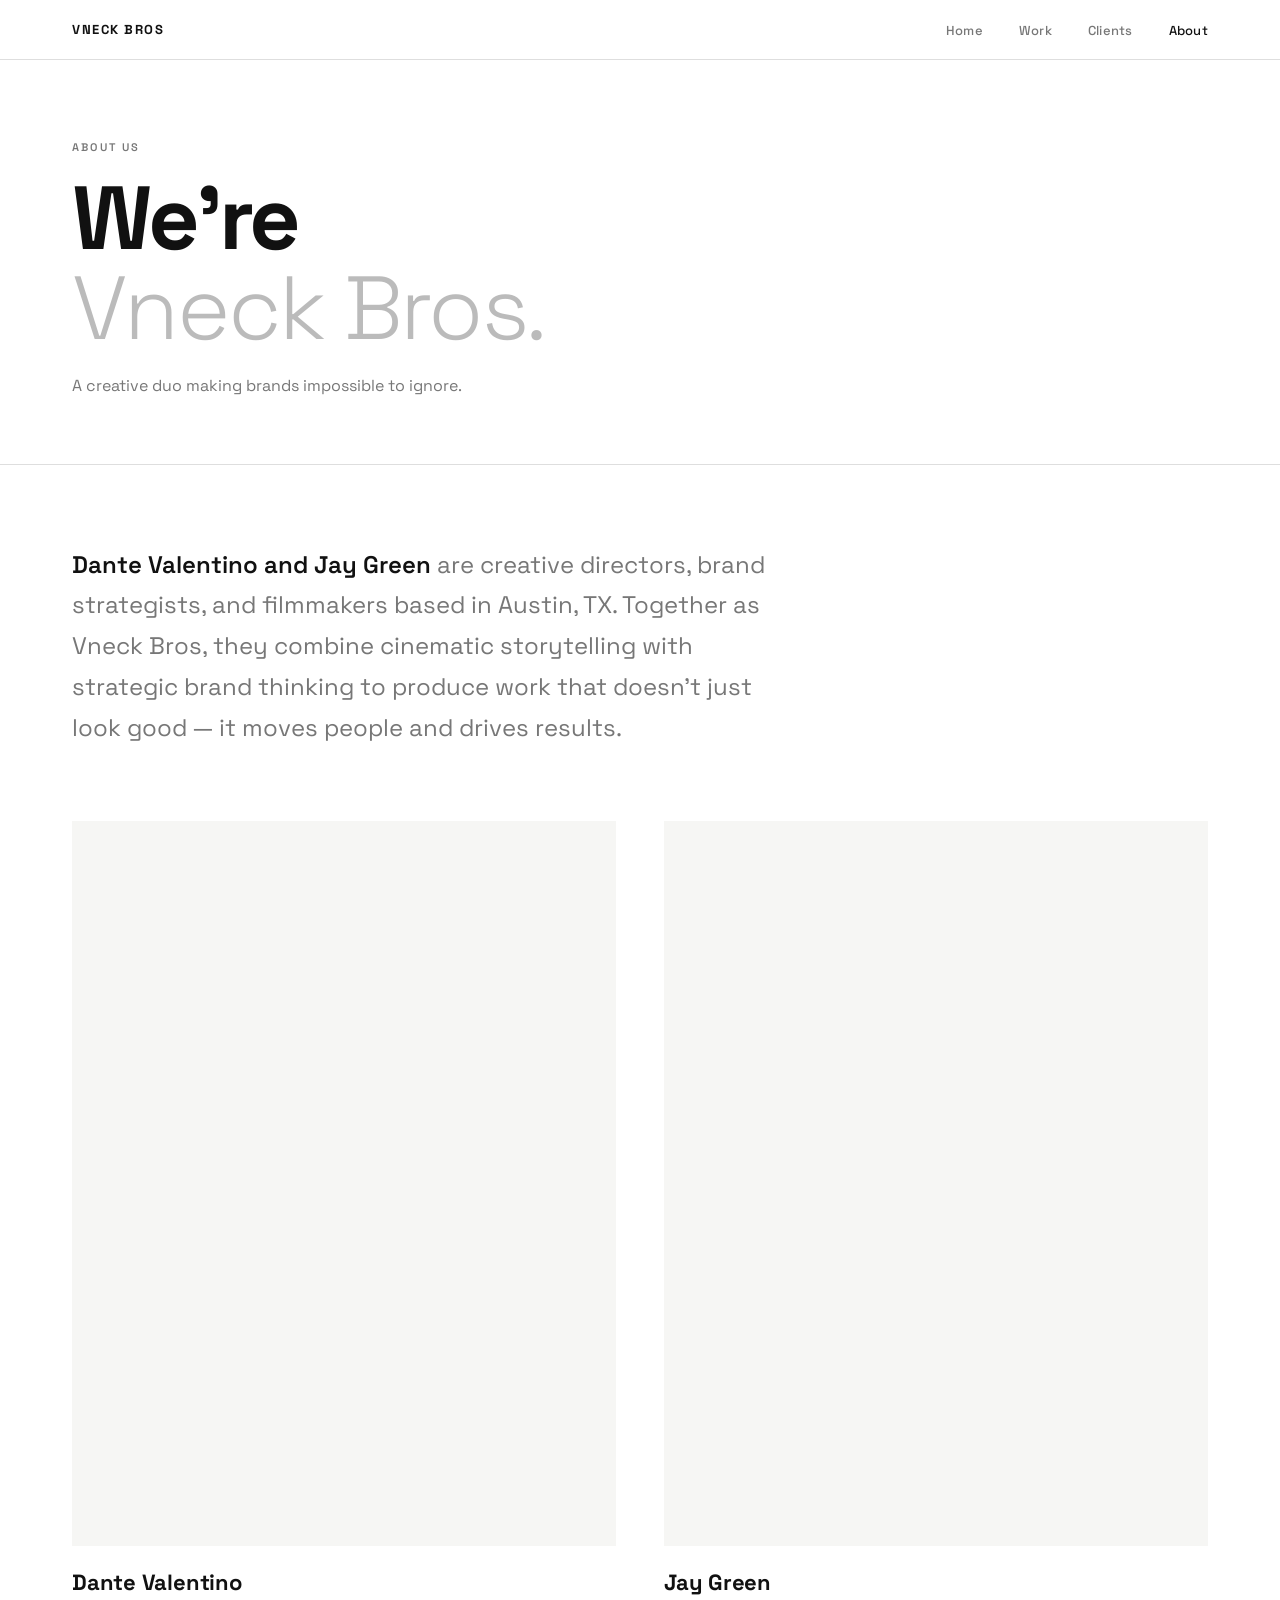
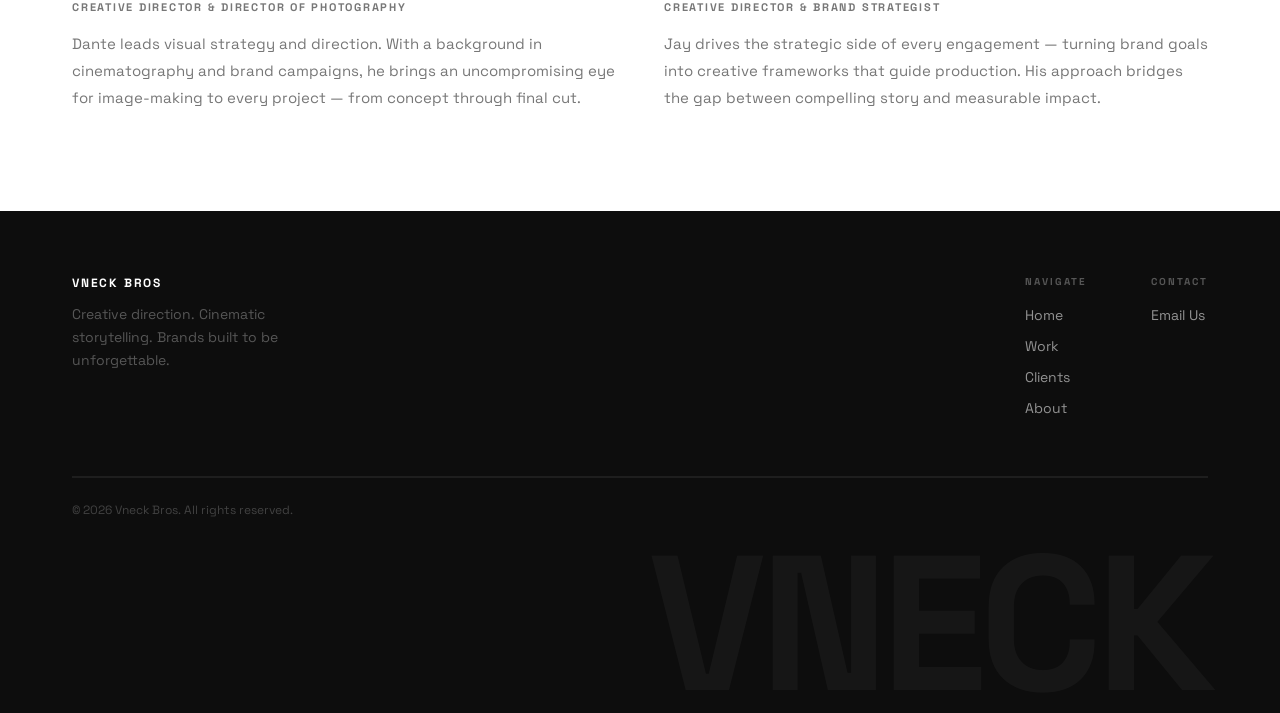
==== commit 30e52bbb: "Full redesign: clean minimal portfolio, remove all forms and glow effects - Complete CSS rewrite: wh" ====
--- a/about.html
+++ b/about.html
@@ -10,159 +10,59 @@
 
   <nav class="nav">
     <a href="index.html" class="nav__logo">Vneck Bros</a>
-    <div class="nav__right">
-      <ul class="nav__links">
-        <li><a href="index.html">Home</a></li>
-        <li><a href="portfolio.html">Work</a></li>
-        <li><a href="clients.html">Clients</a></li>
-        <li><a href="about.html">About Us</a></li>
-      </ul>
-      <a href="#contact" class="nav__contact">
-        Contact Us
-        <svg width="10" height="10" viewBox="0 0 10 10" fill="none"><path d="M1 9L9 1M9 1H3M9 1v6" stroke="currentColor" stroke-width="1.3" stroke-linecap="round" stroke-linejoin="round"/></svg>
-      </a>
-    </div>
+    <ul class="nav__links">
+      <li><a href="index.html">Home</a></li>
+      <li><a href="portfolio.html">Work</a></li>
+      <li><a href="clients.html">Clients</a></li>
+      <li><a href="about.html" class="active">About</a></li>
+    </ul>
   </nav>
 
-  <!-- HERO -->
-  <section class="about-hero">
-    <div class="about-hero__glow"></div>
-    <div class="about-hero__inner">
-      <p class="section-label fade-up">About Us</p>
-      <h1 class="about-hero__title fade-up">
-        Two minds.<br>
-        One <span class="accent">obsession.</span><br>
-        <span class="light">Zero compromise.</span>
+  <!-- PAGE HERO -->
+  <div class="page-hero">
+    <div class="page-hero__inner">
+      <p class="sec-label fade-up">About Us</p>
+      <h1 class="page-hero__title fade-up">
+        We're<br>
+        <span class="thin">Vneck Bros.</span>
       </h1>
+      <p class="page-hero__sub fade-up">A creative duo making brands impossible to ignore.</p>
     </div>
-  </section>
-
-  <!-- STORY -->
-  <section class="about-story-section">
-    <div class="about-story-section__inner">
-      <div class="about-sticky">
-        <p class="about-label fade-up">Our Story</p>
-        <h2 class="about-big-text fade-up">
-          We don't follow trends.<br>
-          <span class="light">We create markets.</span>
-        </h2>
-        <div style="width:40px;height:2px;background:var(--accent);margin-top:32px;" class="fade-up"></div>
-      </div>
-      <div class="about-body fade-up">
-        <p>We are Dante Valentino and Jay Green — two creative forces united by a shared obsession: making brands unforgettable.</p>
-        <p>With decades of combined experience across <strong>design, photography, videography, fashion, tech, and brand consulting</strong>, we don't just follow trends. We create markets where none existed.</p>
-        <p>Our backgrounds include work with global giants like <strong>Google, NBC, SyFy, PepsiCo, Ducati, and DJI</strong>. But our strength isn't just in our résumés. It's in our vision.</p>
-        <p>At our core, we are creative consultants who specialize in building brands that feel alive. Whether we're crafting visual stories, directing campaign strategy, or developing a magnetic social presence, we bring relentless originality, cinematic aesthetics, and sharp business instincts to every project.</p>
-        <p>We know how to move fast, think boldly, and execute with precision. Together, we don't just make things look good. <strong>We make them work.</strong></p>
-        <p>Our mission is simple: to help creators, companies, and dreamers stand out — loud, proud, and unforgettable.</p>
-      </div>
-    </div>
-  </section>
+  </div>
 
   <!-- TEAM -->
   <section class="team-section">
     <div class="team-section__inner">
-      <div class="team-section__header">
-        <p class="section-label fade-up">The Team</p>
-        <h2 class="section-title fade-up">
-          The people behind<br>
-          <span class="light">the work.</span>
-        </h2>
+
+      <div class="team-intro fade-up">
+        <p class="team-intro__text">
+          <strong>Dante Valentino and Jay Green</strong> are creative directors, brand strategists, and filmmakers based in Austin, TX. Together as Vneck Bros, they combine cinematic storytelling with strategic brand thinking to produce work that doesn't just look good — it moves people and drives results.
+        </p>
       </div>
-      <div class="team-grid stagger">
 
-        <div class="team-card">
-          <div class="team-card__num">01</div>
-          <div class="team-card__role">Co-Founder</div>
-          <h3 class="team-card__name">
-            Dante<br>
-            <span class="light">Valentino</span>
-          </h3>
-          <p class="team-card__bio">Dante brings emotional intelligence, narrative strategy, and the ability to translate abstract ideas into vivid, seductive design. A storyteller at heart — he architects campaigns that don't just communicate. They resonate.</p>
-          <div class="team-card__tags">
-            <span class="tag">Narrative Strategy</span>
-            <span class="tag">Brand Consulting</span>
-            <span class="tag">Creative Direction</span>
-            <span class="tag">Cinematography</span>
-            <span class="tag">Design</span>
+      <div class="team-grid">
+
+        <div class="team-member fade-up">
+          <div class="team-member__photo">
+            <!-- Replace src with actual photo path when available -->
+            <img src="assets/images/dante.jpg" alt="Dante Valentino" onerror="this.style.display='none'">
           </div>
+          <div class="team-member__name">Dante Valentino</div>
+          <div class="team-member__role">Creative Director &amp; Director of Photography</div>
+          <p class="team-member__bio">Dante leads visual strategy and direction. With a background in cinematography and brand campaigns, he brings an uncompromising eye for image-making to every project — from concept through final cut.</p>
         </div>
 
-        <div class="team-card">
-          <div class="team-card__num">02</div>
-          <div class="team-card__role">Co-Founder</div>
-          <h3 class="team-card__name">
-            Jay<br>
-            <span class="light">Green</span>
-          </h3>
-          <p class="team-card__bio">Jay brings unmatched speed, fashion instinct, and visual intensity. A force of execution — he turns concepts into culture at breakneck pace, with an eye for what the audience hasn't seen yet, but immediately wants.</p>
-          <div class="team-card__tags">
-            <span class="tag">Visual Strategy</span>
-            <span class="tag">Fashion &amp; Style</span>
-            <span class="tag">Video Production</span>
-            <span class="tag">Social Media</span>
-            <span class="tag">Brand Marketing</span>
+        <div class="team-member fade-up">
+          <div class="team-member__photo">
+            <!-- Replace src with actual photo path when available -->
+            <img src="assets/images/jay.jpg" alt="Jay Green" onerror="this.style.display='none'">
           </div>
+          <div class="team-member__name">Jay Green</div>
+          <div class="team-member__role">Creative Director &amp; Brand Strategist</div>
+          <p class="team-member__bio">Jay drives the strategic side of every engagement — turning brand goals into creative frameworks that guide production. His approach bridges the gap between compelling story and measurable impact.</p>
         </div>
 
       </div>
-    </div>
-  </section>
-
-  <!-- PROCESS -->
-  <section class="services" style="padding-top:80px;padding-bottom:80px;">
-    <div class="services__inner">
-      <div class="services__header">
-        <p class="section-label fade-up">How We Work</p>
-        <h2 class="services__title fade-up">
-          Our approach to<br>
-          <span class="light">every project.</span>
-        </h2>
-      </div>
-      <div class="services__list stagger">
-        <div class="service-row">
-          <div class="service-row__left">
-            <div class="service-row__num">01</div>
-            <div>
-              <div class="service-row__name">Understand</div>
-              <div class="service-row__desc">We go deep — into your brand, your audience, and the emotional gap in the market only you can fill.</div>
-            </div>
-          </div>
-        </div>
-        <div class="service-row">
-          <div class="service-row__left">
-            <div class="service-row__num">02</div>
-            <div>
-              <div class="service-row__name">Create</div>
-              <div class="service-row__desc">We build with cinematic precision, visual boldness, and creative instincts sharpened across two decades of global work.</div>
-            </div>
-          </div>
-        </div>
-        <div class="service-row">
-          <div class="service-row__left">
-            <div class="service-row__num">03</div>
-            <div>
-              <div class="service-row__name">Elevate</div>
-              <div class="service-row__desc">We don't hand off and disappear. We refine, push harder, and make sure the work doesn't just land — it lingers.</div>
-            </div>
-          </div>
-        </div>
-      </div>
-    </div>
-  </section>
-
-  <!-- CONTACT CTA -->
-  <section class="cta" id="contact">
-    <div class="cta__inner">
-      <h2 class="cta__title fade-up">
-        Let's build something<br>
-        <span class="light">no one has seen before.</span>
-      </h2>
-      <p class="cta__sub fade-up">We're selective about who we work with — because that's how we stay great.</p>
-      <a href="mailto:dantevalentino.tv@gmail.com" class="btn btn-dark fade-up">
-        Send a Message
-        <svg width="12" height="10" viewBox="0 0 12 10" fill="none"><path d="M1 5h10M6 1l5 4-5 4" stroke="currentColor" stroke-width="1.3" stroke-linecap="round" stroke-linejoin="round"/></svg>
-      </a>
     </div>
   </section>
 
@@ -171,11 +71,11 @@
     <div class="footer__inner">
       <div class="footer__top">
         <div>
-          <div style="font-family:var(--font);font-size:14px;font-weight:600;color:#fff;margin-bottom:8px;">Vneck Bros</div>
-          <p class="footer__tagline">Creative direction. Cinematic storytelling.<br>Brands built to be unforgettable.</p>
+          <div class="footer__brand">Vneck Bros</div>
+          <p class="footer__tagline">Creative direction. Cinematic storytelling. Brands built to be unforgettable.</p>
         </div>
-        <div style="display:flex;gap:64px;">
-          <div class="footer__nav-group">
+        <div class="footer__cols">
+          <div class="footer__col">
             <h4>Navigate</h4>
             <ul>
               <li><a href="index.html">Home</a></li>
@@ -184,20 +84,16 @@
               <li><a href="about.html">About</a></li>
             </ul>
           </div>
-          <div class="footer__nav-group">
+          <div class="footer__col">
             <h4>Contact</h4>
             <ul>
-              <li><a href="#contact">Get in Touch</a></li>
+              <li><a href="mailto:dantevalentino.tv@gmail.com">Email Us</a></li>
             </ul>
           </div>
         </div>
       </div>
-      <div class="footer__bottom-bar">
+      <div class="footer__bottom">
         <p class="footer__copy">&copy; 2026 Vneck Bros. All rights reserved.</p>
-        <div class="footer__legal">
-          <a href="#">Privacy Policy</a>
-          <a href="#">Terms &amp; Conditions</a>
-        </div>
       </div>
     </div>
     <div class="footer__wordmark">VNECK</div>
--- a/assets/css/style.css
+++ b/assets/css/style.css
@@ -1,58 +1,40 @@
-/* =========================================
-   VNECK BROS — REDESIGN
-   Inspired by Oxaley: editorial mixed-weight type,
-   light/dark alternating sections, purple glow
-   ========================================= */
-
-@import url('https://fonts.googleapis.com/css2?family=Space+Grotesk:wght@300;400;500;600;700&family=Inter:wght@300;400;500&display=swap');
-
-/* ---- Reset ---- */
+/* ============================================
+   VNECK BROS — CLEAN PORTFOLIO
+   ============================================ */
+
+@import url('https://fonts.googleapis.com/css2?family=Space+Grotesk:wght@300;400;500;600;700&display=swap');
+
+:root {
+  --black: #111;
+  --white: #fff;
+  --off: #f6f6f4;
+  --muted: #777;
+  --border: #dedede;
+  --dark: #0d0d0d;
+  --font: 'Space Grotesk', system-ui, sans-serif;
+  --max-w: 1260px;
+  --nav-h: 60px;
+  --pad: 72px;
+}
+
+/* RESET */
 *, *::before, *::after { box-sizing: border-box; margin: 0; padding: 0; }
-
-:root {
-  --white:       #ffffff;
-  --off-white:   #f9f8f6;
-  --black:       #0a0a0a;
-  --dark:        #111111;
-  --dark-purple: #0e0820;
-  --text:        #0a0a0a;
-  --text-mid:    #666666;
-  --text-muted:  #aaaaaa;
-  --accent:      #7c3aed;
-  --accent-2:    #a855f7;
-  --border:      rgba(0,0,0,0.09);
-  --border-dark: rgba(255,255,255,0.09);
-
-  --font:        'Space Grotesk', sans-serif;
-  --font-body:   'Inter', sans-serif;
-  --nav-h:       64px;
-  --max-w:       1280px;
-  --ease:        cubic-bezier(0.25, 0.46, 0.45, 0.94);
-}
-
-html { scroll-behavior: smooth; }
-
+html { font-size: 16px; scroll-behavior: smooth; }
 body {
+  font-family: var(--font);
+  color: var(--black);
   background: var(--white);
-  color: var(--text);
-  font-family: var(--font-body);
-  font-size: 16px;
-  line-height: 1.6;
   -webkit-font-smoothing: antialiased;
   overflow-x: hidden;
 }
-
 a { color: inherit; text-decoration: none; }
 img { display: block; max-width: 100%; }
-button { cursor: pointer; border: none; background: none; font: inherit; }
-::selection { background: var(--accent); color: #fff; }
-::-webkit-scrollbar { width: 2px; }
-::-webkit-scrollbar-track { background: var(--white); }
-::-webkit-scrollbar-thumb { background: #ccc; }
-
-/* =========================================
+button { font-family: var(--font); cursor: pointer; border: none; background: none; }
+
+/* ============================================
    NAV
-   ========================================= */
+   ============================================ */
+
 .nav {
   position: fixed;
   top: 0; left: 0; right: 0;
@@ -61,420 +43,152 @@
   display: flex;
   align-items: center;
   justify-content: space-between;
-  padding: 0 40px;
-  transition: background 0.4s, border-bottom 0.4s;
-}
-
-.nav.scrolled {
-  background: rgba(255,255,255,0.92);
-  backdrop-filter: blur(16px);
-  -webkit-backdrop-filter: blur(16px);
+  padding: 0 var(--pad);
+  background: rgba(255,255,255,0.97);
+  backdrop-filter: blur(8px);
   border-bottom: 1px solid var(--border);
 }
 
-.nav.dark {
-  background: transparent;
-}
-
-.nav.dark.scrolled {
-  background: rgba(10,10,10,0.92);
-  border-bottom: 1px solid var(--border-dark);
-}
-
 .nav__logo {
-  font-family: var(--font);
+  font-size: 13px;
+  font-weight: 700;
+  letter-spacing: 0.12em;
+  text-transform: uppercase;
+}
+
+.nav__links {
+  display: flex;
+  gap: 36px;
+  list-style: none;
+}
+
+.nav__links a {
   font-size: 13px;
   font-weight: 500;
-  letter-spacing: 0.05em;
-  color: var(--text);
-}
-
-.nav.dark .nav__logo { color: #fff; }
-
-.nav__right {
-  display: flex;
-  align-items: center;
-  gap: 32px;
-}
-
-.nav__links {
-  display: flex;
-  align-items: center;
-  gap: 28px;
-  list-style: none;
-}
-
-.nav__links a {
-  font-family: var(--font);
-  font-size: 12px;
-  font-weight: 400;
-  letter-spacing: 0.06em;
-  color: var(--text-mid);
+  color: var(--muted);
+  letter-spacing: 0.02em;
   transition: color 0.2s;
 }
 
-.nav__links a:hover { color: var(--text); }
-.nav.dark .nav__links a { color: rgba(255,255,255,0.55); }
-.nav.dark .nav__links a:hover { color: #fff; }
-.nav__links a.active { color: var(--text); }
-.nav.dark .nav__links a.active { color: #fff; }
-
-.nav__contact {
-  font-family: var(--font);
-  font-size: 11px;
-  font-weight: 500;
-  letter-spacing: 0.1em;
-  text-transform: uppercase;
-  color: var(--text);
-  border: 1px solid var(--border);
-  padding: 8px 16px;
-  border-radius: 40px;
-  display: flex;
-  align-items: center;
-  gap: 6px;
-  transition: background 0.2s, color 0.2s, border-color 0.2s;
-}
-
-.nav__contact:hover {
-  background: var(--text);
-  color: #fff;
-  border-color: var(--text);
-}
-
-.nav.dark .nav__contact {
-  color: #fff;
-  border-color: var(--border-dark);
-}
-
-.nav.dark .nav__contact:hover {
-  background: #fff;
+.nav__links a:hover,
+.nav__links a.active {
   color: var(--black);
 }
 
-/* =========================================
-   HERO
-   ========================================= */
+/* ============================================
+   HOME HERO
+   ============================================ */
+
 .hero {
   min-height: 100vh;
-  padding-top: var(--nav-h);
-  background: var(--white);
-  position: relative;
-  overflow: hidden;
-  display: flex;
-  flex-direction: column;
-  justify-content: center;
-  padding-left: 40px;
-  padding-right: 40px;
-  padding-bottom: 80px;
-}
-
-/* Purple glow blob */
-.hero__glow {
-  position: absolute;
-  top: -10%;
-  right: -8%;
-  width: 65vw;
-  height: 65vw;
-  max-width: 900px;
-  max-height: 900px;
-  background: radial-gradient(ellipse at 60% 40%,
-    rgba(124, 58, 237, 0.75) 0%,
-    rgba(109, 40, 217, 0.45) 25%,
-    rgba(88, 28, 135, 0.2)  50%,
-    transparent 72%
-  );
-  border-radius: 50%;
-  filter: blur(50px);
-  pointer-events: none;
-  z-index: 0;
-}
-
-/* Subtle grain overlay on hero */
-.hero__grain {
-  position: absolute;
-  inset: 0;
-  background-image: url("data:image/svg+xml,%3Csvg viewBox='0 0 512 512' xmlns='http://www.w3.org/2000/svg'%3E%3Cfilter id='n'%3E%3CfeTurbulence type='fractalNoise' baseFrequency='0.75' numOctaves='4'/%3E%3C/filter%3E%3Crect width='100%25' height='100%25' filter='url(%23n)' opacity='0.035'/%3E%3C/svg%3E");
-  opacity: 0.6;
-  pointer-events: none;
-  z-index: 1;
-}
-
-.hero__content {
-  position: relative;
-  z-index: 2;
-  max-width: var(--max-w);
-  margin: 0 auto;
-  width: 100%;
-  padding-top: 60px;
+  display: grid;
+  grid-template-columns: 1fr 1fr;
+  align-items: center;
+  gap: 64px;
+  padding: calc(var(--nav-h) + 80px) var(--pad) 80px;
+  max-width: calc(var(--max-w) + var(--pad) * 2);
+  margin: 0 auto;
+}
+
+.hero__eyebrow {
+  font-size: 11px;
+  font-weight: 600;
+  letter-spacing: 0.2em;
+  text-transform: uppercase;
+  color: var(--muted);
+  margin-bottom: 28px;
 }
 
 .hero__title {
-  font-family: var(--font);
-  font-size: clamp(52px, 7.5vw, 108px);
-  line-height: 1.02;
+  font-size: clamp(52px, 5.5vw, 88px);
+  font-weight: 700;
+  line-height: 1.0;
   letter-spacing: -0.03em;
-  max-width: 640px;
-  margin-bottom: 48px;
-}
-
-.hero__title span.w-bold  { font-weight: 700; color: var(--text); }
-.hero__title span.w-light { font-weight: 300; color: var(--text); }
-.hero__title span.w-mid   { font-weight: 400; color: var(--text-mid); }
-
-.hero__bottom {
-  display: flex;
-  align-items: center;
-  justify-content: space-between;
-  padding-top: 20px;
-}
-
-.hero__portfolio-link {
-  font-family: var(--font);
-  font-size: 11px;
+}
+
+.hero__title .thin {
+  font-weight: 300;
+  color: #aaa;
+}
+
+.hero__sub {
+  margin-top: 28px;
+  font-size: 16px;
+  color: var(--muted);
+  line-height: 1.7;
+  max-width: 360px;
+}
+
+.hero__cta {
+  margin-top: 40px;
+  display: flex;
+  align-items: center;
+  gap: 28px;
+}
+
+.btn-solid {
+  display: inline-flex;
+  align-items: center;
+  gap: 8px;
+  font-size: 12px;
+  font-weight: 700;
+  letter-spacing: 0.1em;
+  text-transform: uppercase;
+  background: var(--black);
+  color: var(--white);
+  padding: 14px 28px;
+  transition: background 0.2s;
+}
+
+.btn-solid:hover { background: #333; }
+
+.btn-link {
+  font-size: 13px;
   font-weight: 500;
-  letter-spacing: 0.15em;
-  text-transform: uppercase;
-  color: var(--text-mid);
-  transition: color 0.2s;
-}
-.hero__portfolio-link:hover { color: var(--text); }
-
-.hero__thumbs {
-  display: flex;
-  align-items: center;
-  gap: 6px;
-}
-
-.hero__thumb {
-  width: 60px;
-  height: 40px;
-  border-radius: 4px;
-  overflow: hidden;
-  cursor: pointer;
-  position: relative;
-}
-
-.hero__thumb img {
-  width: 100%;
-  height: 100%;
-  object-fit: cover;
-  transition: transform 0.3s;
-  filter: brightness(0.85);
-}
-
-.hero__thumb:hover img { transform: scale(1.08); filter: brightness(1); }
-
-.hero__scroll {
-  display: flex;
-  align-items: center;
-  gap: 10px;
-  font-family: var(--font);
-  font-size: 11px;
-  font-weight: 400;
-  letter-spacing: 0.15em;
-  text-transform: uppercase;
-  color: var(--text-muted);
-}
-
-.hero__scroll-circle {
-  width: 28px;
-  height: 28px;
-  border-radius: 50%;
-  border: 1px solid var(--border);
-  display: flex;
-  align-items: center;
-  justify-content: center;
-}
-
-/* =========================================
-   STATEMENT SECTION
-   ========================================= */
-.statement {
-  padding: 120px 40px;
-  background: var(--white);
-  border-top: 1px solid var(--border);
-}
-
-.statement__inner {
-  max-width: var(--max-w);
-  margin: 0 auto;
-  display: grid;
-  grid-template-columns: 1fr 2fr;
-  gap: 80px;
-  align-items: start;
-}
-
-.statement__label {
-  font-family: var(--font);
-  font-size: 11px;
-  font-weight: 500;
-  letter-spacing: 0.15em;
-  text-transform: uppercase;
-  color: var(--text-muted);
-  padding-top: 12px;
-}
-
-.statement__right {}
-
-.statement__text {
-  font-family: var(--font);
-  font-size: clamp(26px, 3.5vw, 48px);
-  font-weight: 400;
-  line-height: 1.25;
-  letter-spacing: -0.02em;
-}
-
-.statement__text .bold  { font-weight: 700; color: var(--text); }
-.statement__text .muted { color: var(--text-muted); font-weight: 300; }
-.statement__text .em    { font-style: italic; }
-
-.statement__about {
-  margin-top: 48px;
-  display: flex;
-  align-items: center;
-  gap: 10px;
-  font-family: var(--font);
-  font-size: 11px;
-  font-weight: 500;
-  letter-spacing: 0.15em;
-  text-transform: uppercase;
-  color: var(--text-mid);
-  transition: color 0.2s;
-}
-
-.statement__about:hover { color: var(--text); }
-
-.statement__about svg { transition: transform 0.2s; }
-.statement__about:hover svg { transform: translateX(4px); }
-
-/* =========================================
-   PORTFOLIO SECTION (dark)
-   ========================================= */
-.portfolio-dark {
-  background: var(--black);
-  padding: 80px 40px;
-}
-
-.portfolio-dark__inner {
-  max-width: var(--max-w);
-  margin: 0 auto;
-}
-
-.section-header {
-  display: flex;
-  align-items: center;
-  justify-content: space-between;
-  margin-bottom: 32px;
-}
-
-.section-header__label {
-  font-family: var(--font);
-  font-size: 11px;
-  font-weight: 500;
-  letter-spacing: 0.15em;
-  text-transform: uppercase;
-  color: rgba(255,255,255,0.35);
-}
-
-.section-header__link {
-  font-family: var(--font);
-  font-size: 11px;
-  font-weight: 500;
-  letter-spacing: 0.1em;
-  text-transform: uppercase;
-  color: rgba(255,255,255,0.5);
-  display: flex;
-  align-items: center;
-  gap: 8px;
-  transition: color 0.2s;
-}
-
-.section-header__link:hover { color: #fff; }
-
-/* Wide featured card */
-.pcard-wide {
-  width: 100%;
-  aspect-ratio: 16/7;
-  border-radius: 8px;
-  overflow: hidden;
-  position: relative;
-  cursor: pointer;
-  margin-bottom: 8px;
-  background: #1a1a1a;
-}
-
-.pcard-wide img {
-  width: 100%;
-  height: 100%;
-  object-fit: cover;
-  transition: transform 0.7s var(--ease), filter 0.5s;
-  filter: brightness(0.7);
-}
-
-.pcard-wide:hover img {
-  transform: scale(1.03);
-  filter: brightness(0.85);
-}
-
-/* Two-col cards */
-.pcard-row {
+  color: var(--muted);
+  letter-spacing: 0.02em;
+  border-bottom: 1px solid var(--border);
+  padding-bottom: 2px;
+  transition: color 0.2s, border-color 0.2s;
+}
+
+.btn-link:hover { color: var(--black); border-color: var(--black); }
+
+/* Hero right: 2x2 video tiles */
+.hero__tiles {
   display: grid;
   grid-template-columns: 1fr 1fr;
   gap: 8px;
 }
 
-.pcard {
-  aspect-ratio: 4/3;
-  border-radius: 8px;
+.hero__tile {
+  position: relative;
+  aspect-ratio: 16/9;
   overflow: hidden;
-  position: relative;
   cursor: pointer;
-  background: #1a1a1a;
-}
-
-.pcard img {
-  width: 100%;
-  height: 100%;
+  background: #111;
+}
+
+.hero__tile img {
+  width: 100%; height: 100%;
   object-fit: cover;
-  transition: transform 0.7s var(--ease), filter 0.5s;
-  filter: brightness(0.65);
-}
-
-.pcard:hover img { transform: scale(1.04); filter: brightness(0.85); }
-
-.pcard-label {
+  opacity: 0.75;
+  transition: opacity 0.3s, transform 0.45s;
+}
+
+.hero__tile:hover img { opacity: 1; transform: scale(1.05); }
+
+.hero__tile__tag {
   position: absolute;
-  bottom: 20px;
-  left: 20px;
-  z-index: 2;
-}
-
-.pcard-label__client {
-  display: inline-block;
-  font-family: var(--font);
-  font-size: 11px;
-  font-weight: 500;
+  bottom: 8px; left: 10px;
+  font-size: 9px;
+  font-weight: 700;
   letter-spacing: 0.12em;
   text-transform: uppercase;
   color: rgba(255,255,255,0.6);
-  background: rgba(255,255,255,0.12);
-  backdrop-filter: blur(8px);
-  padding: 4px 10px;
-  border-radius: 40px;
-  margin-bottom: 6px;
-}
-
-.pcard-label__title {
-  display: block;
-  font-family: var(--font);
-  font-size: 18px;
-  font-weight: 600;
-  color: #fff;
-  letter-spacing: -0.01em;
-}
-
-/* Play overlay */
-.pcard-play {
+}
+
+.hero__tile__play {
   position: absolute;
   inset: 0;
   display: flex;
@@ -484,1096 +198,595 @@
   transition: opacity 0.3s;
 }
 
-.pcard:hover .pcard-play,
-.pcard-wide:hover .pcard-play { opacity: 1; }
-
-.pcard-play__btn {
+.hero__tile:hover .hero__tile__play { opacity: 1; }
+
+.hero__tile__play-btn {
+  width: 40px; height: 40px;
+  border-radius: 50%;
+  background: rgba(255,255,255,0.18);
+  backdrop-filter: blur(8px);
+  display: flex;
+  align-items: center;
+  justify-content: center;
+}
+
+/* ============================================
+   SECTION LABEL
+   ============================================ */
+
+.sec-label {
+  font-size: 11px;
+  font-weight: 600;
+  letter-spacing: 0.2em;
+  text-transform: uppercase;
+  color: var(--muted);
+  margin-bottom: 20px;
+}
+
+/* ============================================
+   ABOUT STRIP
+   ============================================ */
+
+.about-strip {
+  border-top: 1px solid var(--border);
+  border-bottom: 1px solid var(--border);
+  padding: 80px var(--pad);
+}
+
+.about-strip__inner {
+  max-width: var(--max-w);
+  margin: 0 auto;
+  display: grid;
+  grid-template-columns: 1fr 1.5fr;
+  gap: 80px;
+  align-items: start;
+}
+
+.about-strip__heading {
+  font-size: clamp(28px, 3vw, 44px);
+  font-weight: 700;
+  letter-spacing: -0.02em;
+  line-height: 1.15;
+}
+
+.about-strip__heading .thin { font-weight: 300; color: #aaa; }
+
+.about-strip__right p {
+  font-size: 17px;
+  line-height: 1.75;
+  color: var(--muted);
+}
+
+.about-strip__right p strong { color: var(--black); font-weight: 600; }
+
+.about-strip__more {
+  display: inline-flex;
+  align-items: center;
+  gap: 8px;
+  margin-top: 28px;
+  font-size: 12px;
+  font-weight: 700;
+  letter-spacing: 0.1em;
+  text-transform: uppercase;
+  border-bottom: 2px solid var(--black);
+  padding-bottom: 3px;
+  transition: opacity 0.2s;
+}
+
+.about-strip__more:hover { opacity: 0.5; }
+
+/* ============================================
+   WORK SECTION (dark)
+   ============================================ */
+
+.work-section {
+  background: var(--dark);
+  padding: 80px var(--pad);
+}
+
+.work-section__inner {
+  max-width: var(--max-w);
+  margin: 0 auto;
+}
+
+.work-header {
+  display: flex;
+  justify-content: space-between;
+  align-items: flex-end;
+  margin-bottom: 36px;
+}
+
+.work-header__title {
+  font-size: clamp(22px, 2.5vw, 36px);
+  font-weight: 700;
+  color: #fff;
+  letter-spacing: -0.02em;
+}
+
+.work-header__all {
+  font-size: 11px;
+  font-weight: 700;
+  letter-spacing: 0.15em;
+  text-transform: uppercase;
+  color: rgba(255,255,255,0.35);
+  border-bottom: 1px solid rgba(255,255,255,0.15);
+  padding-bottom: 2px;
+  transition: color 0.2s;
+}
+
+.work-header__all:hover { color: rgba(255,255,255,0.8); }
+
+.work-grid {
+  display: grid;
+  grid-template-columns: repeat(3, 1fr);
+  gap: 10px;
+}
+
+/* ============================================
+   VIDEO CARD
+   ============================================ */
+
+.vcard {
+  position: relative;
+  aspect-ratio: 16/9;
+  overflow: hidden;
+  cursor: pointer;
+  background: #1a1a1a;
+}
+
+.vcard img {
+  width: 100%; height: 100%;
+  object-fit: cover;
+  opacity: 0.65;
+  transition: opacity 0.3s, transform 0.5s;
+}
+
+.vcard:hover img { opacity: 1; transform: scale(1.04); }
+
+.vcard__overlay {
+  position: absolute;
+  inset: 0;
+  display: flex;
+  align-items: center;
+  justify-content: center;
+  opacity: 0;
+  transition: opacity 0.3s;
+}
+
+.vcard:hover .vcard__overlay { opacity: 1; }
+
+.vcard__play-btn {
   width: 52px; height: 52px;
   border-radius: 50%;
-  border: 1.5px solid rgba(255,255,255,0.7);
+  background: rgba(255,255,255,0.15);
+  backdrop-filter: blur(12px);
+  border: 1px solid rgba(255,255,255,0.2);
   display: flex;
   align-items: center;
   justify-content: center;
-  background: rgba(0,0,0,0.3);
-  backdrop-filter: blur(8px);
-  transform: scale(0.85);
-  transition: transform 0.3s var(--ease);
-}
-
-.pcard:hover .pcard-play__btn,
-.pcard-wide:hover .pcard-play__btn { transform: scale(1); }
-
-/* =========================================
-   SERVICES SECTION
-   ========================================= */
-.services {
-  background: var(--white);
-  padding: 100px 40px;
-  border-bottom: 1px solid var(--border);
-}
-
-.services__inner {
-  max-width: var(--max-w);
-  margin: 0 auto;
-}
-
-.services__header {
-  margin-bottom: 64px;
-}
-
-.services__title {
-  font-family: var(--font);
-  font-size: clamp(32px, 4vw, 56px);
-  font-weight: 700;
-  line-height: 1.1;
-  letter-spacing: -0.03em;
-}
-
-.services__title .light { font-weight: 300; color: var(--text-muted); }
-
-.services__list {
-  border-top: 1px solid var(--border);
-}
-
-.service-row {
-  display: flex;
-  align-items: center;
-  justify-content: space-between;
-  padding: 28px 0;
-  border-bottom: 1px solid var(--border);
-  gap: 24px;
-  transition: background 0.2s;
-  cursor: default;
-  position: relative;
-}
-
-.service-row::before {
-  content: '';
+}
+
+.vcard__info {
   position: absolute;
-  left: -40px; right: -40px;
-  top: 0; bottom: 0;
-  background: var(--off-white);
-  opacity: 0;
-  transition: opacity 0.25s;
-}
-
-.service-row:hover::before { opacity: 1; }
-
-.service-row__left {
-  position: relative;
-  z-index: 1;
-  flex: 1;
-}
-
-.service-row__num {
-  font-family: var(--font);
-  font-size: 11px;
-  color: var(--text-muted);
-  letter-spacing: 0.1em;
-  margin-bottom: 4px;
-}
-
-.service-row__name {
-  font-family: var(--font);
-  font-size: clamp(20px, 2.5vw, 32px);
-  font-weight: 600;
-  letter-spacing: -0.02em;
-  color: var(--text);
-  transition: color 0.2s;
-}
-
-.service-row:hover .service-row__name { color: var(--accent); }
-
-.service-row__desc {
-  font-size: 13px;
-  color: var(--text-muted);
-  max-width: 320px;
-  line-height: 1.6;
-}
-
-.service-row__img {
-  position: relative;
-  z-index: 1;
-  width: 80px;
-  height: 80px;
-  border-radius: 8px;
-  overflow: hidden;
-  flex-shrink: 0;
-  background: var(--off-white);
-}
-
-.service-row__img img {
-  width: 100%;
-  height: 100%;
-  object-fit: cover;
-  transition: transform 0.4s var(--ease);
-}
-
-.service-row:hover .service-row__img img { transform: scale(1.08); }
-
-/* =========================================
-   FEATURED / CAROUSEL SECTION (dark purple)
-   ========================================= */
-.featured {
-  background: var(--dark-purple);
-  padding: 100px 40px;
-  position: relative;
-  overflow: hidden;
-}
-
-/* Subtle purple radial in bg */
-.featured::before {
-  content: '';
-  position: absolute;
-  top: 50%;
-  right: 0;
-  transform: translateY(-50%);
-  width: 60vw;
-  height: 60vw;
-  background: radial-gradient(ellipse at center,
-    rgba(124, 58, 237, 0.35) 0%,
-    rgba(88, 28, 135, 0.15) 40%,
-    transparent 70%
-  );
-  border-radius: 50%;
-  filter: blur(60px);
-  pointer-events: none;
-}
-
-.featured__inner {
-  max-width: var(--max-w);
-  margin: 0 auto;
-  display: grid;
-  grid-template-columns: 1fr 1fr;
-  gap: 80px;
-  align-items: center;
-  position: relative;
-  z-index: 1;
-}
-
-.featured__label {
-  font-family: var(--font);
-  font-size: 11px;
-  font-weight: 500;
+  bottom: 0; left: 0; right: 0;
+  padding: 16px 14px;
+  background: linear-gradient(transparent, rgba(0,0,0,0.8));
+}
+
+.vcard__client {
+  font-size: 9px;
+  font-weight: 700;
   letter-spacing: 0.15em;
   text-transform: uppercase;
-  color: rgba(255,255,255,0.3);
-  margin-bottom: 48px;
-}
-
-.featured__list {
-  list-style: none;
-  display: flex;
-  flex-direction: column;
-  gap: 0;
-  border-top: 1px solid rgba(255,255,255,0.07);
-}
-
-.featured__item {
-  padding: 20px 0;
-  border-bottom: 1px solid rgba(255,255,255,0.07);
-  display: flex;
-  align-items: center;
-  justify-content: space-between;
-  cursor: pointer;
-  transition: opacity 0.2s;
-}
-
-.featured__item-left {
-  display: flex;
-  align-items: baseline;
-  gap: 16px;
-}
-
-.featured__item-num {
-  font-family: var(--font);
-  font-size: 11px;
-  color: rgba(255,255,255,0.25);
-  letter-spacing: 0.1em;
-}
-
-.featured__item-name {
-  font-family: var(--font);
-  font-size: clamp(16px, 2vw, 24px);
-  font-weight: 500;
-  color: rgba(255,255,255,0.4);
-  letter-spacing: -0.01em;
-  transition: color 0.2s;
-}
-
-.featured__item.active .featured__item-name { color: #fff; font-weight: 700; }
-.featured__item:hover .featured__item-name { color: rgba(255,255,255,0.8); }
-
-.featured__item-arrow {
-  color: rgba(255,255,255,0.2);
-  opacity: 0;
-  transition: opacity 0.2s, transform 0.2s;
-}
-
-.featured__item.active .featured__item-arrow,
-.featured__item:hover .featured__item-arrow {
-  opacity: 1;
-  transform: translateX(4px);
-}
-
-.featured__visual {
-  aspect-ratio: 1;
-  border-radius: 16px;
-  overflow: hidden;
-  background: rgba(255,255,255,0.03);
-  display: flex;
-  align-items: center;
-  justify-content: center;
-}
-
-.featured__visual img {
-  width: 100%;
-  height: 100%;
-  object-fit: cover;
-  filter: brightness(0.8);
-  border-radius: 16px;
-}
-
-.featured__counter {
-  font-family: var(--font);
-  font-size: 13px;
-  color: rgba(255,255,255,0.3);
-  letter-spacing: 0.1em;
-  margin-top: 32px;
-}
-
-/* =========================================
-   FAQ SECTION
-   ========================================= */
-.faq {
-  background: var(--white);
-  padding: 120px 40px;
-}
-
-.faq__inner {
-  max-width: var(--max-w);
-  margin: 0 auto;
-  display: grid;
-  grid-template-columns: 1fr 1.4fr;
-  gap: 80px;
-  align-items: start;
-}
-
-.faq__title {
-  font-family: var(--font);
-  font-size: clamp(36px, 4vw, 60px);
-  font-weight: 700;
-  line-height: 1.1;
-  letter-spacing: -0.03em;
-}
-
-.faq__title .light {
-  font-weight: 300;
-  color: var(--text-muted);
-  display: block;
-  font-style: italic;
-}
-
-.faq__desc {
-  font-size: 14px;
-  color: var(--text-muted);
-  line-height: 1.7;
-  margin-top: 20px;
-  max-width: 320px;
-}
-
-.faq__list { list-style: none; }
-
-.faq-item {
-  border-bottom: 1px solid var(--border);
-}
-
-.faq-item__q {
-  width: 100%;
-  text-align: left;
-  display: flex;
-  align-items: center;
-  justify-content: space-between;
-  padding: 22px 0;
-  font-family: var(--font);
-  font-size: 15px;
-  font-weight: 500;
-  color: var(--text);
-  gap: 16px;
-  transition: color 0.2s;
-}
-
-.faq-item__q:hover { color: var(--accent); }
-
-.faq-item__icon {
-  width: 22px;
-  height: 22px;
-  border-radius: 50%;
-  border: 1px solid var(--border);
-  display: flex;
-  align-items: center;
-  justify-content: center;
-  flex-shrink: 0;
-  font-size: 14px;
-  color: var(--text-muted);
-  transition: background 0.2s, border-color 0.2s, transform 0.3s;
-}
-
-.faq-item.open .faq-item__icon {
-  background: var(--accent);
-  border-color: var(--accent);
-  color: #fff;
-  transform: rotate(45deg);
-}
-
-.faq-item__a {
-  font-size: 14px;
-  color: var(--text-mid);
-  line-height: 1.75;
-  padding-bottom: 20px;
-  display: none;
-}
-
-.faq-item.open .faq-item__a { display: block; }
-
-/* =========================================
-   CTA SECTION
-   ========================================= */
-.cta {
-  background: var(--off-white);
-  padding: 120px 40px;
-  text-align: center;
-  border-top: 1px solid var(--border);
-}
-
-.cta__inner {
-  max-width: 700px;
-  margin: 0 auto;
-}
-
-.cta__title {
-  font-family: var(--font);
-  font-size: clamp(36px, 5vw, 72px);
-  font-weight: 700;
-  line-height: 1.05;
-  letter-spacing: -0.03em;
-  margin-bottom: 20px;
-}
-
-.cta__title .light { font-weight: 300; color: var(--text-muted); }
-
-.cta__sub {
-  font-size: 15px;
-  color: var(--text-muted);
-  margin-bottom: 40px;
-  line-height: 1.7;
-}
-
-.btn {
-  display: inline-flex;
-  align-items: center;
-  gap: 8px;
-  font-family: var(--font);
+  color: rgba(255,255,255,0.5);
+  margin-bottom: 3px;
+}
+
+.vcard__title {
   font-size: 13px;
   font-weight: 600;
-  letter-spacing: 0.04em;
-  padding: 14px 28px;
-  border-radius: 40px;
-  transition: all 0.25s;
-}
-
-.btn-dark {
-  background: var(--text);
   color: #fff;
 }
 
-.btn-dark:hover {
-  background: var(--accent);
-  transform: translateY(-2px);
-  box-shadow: 0 12px 28px rgba(124, 58, 237, 0.28);
-}
-
-.btn-outline {
-  background: transparent;
-  color: var(--text);
-  border: 1.5px solid var(--border);
-}
-
-.btn-outline:hover {
-  border-color: var(--text);
-  background: var(--text);
-  color: #fff;
-}
-
-/* =========================================
-   FOOTER
-   ========================================= */
-.footer {
-  background: var(--black);
-  padding: 64px 40px 0;
-  position: relative;
-  overflow: hidden;
-}
-
-.footer__inner {
+/* ============================================
+   CLIENTS STRIP (home)
+   ============================================ */
+
+.clients-strip {
+  padding: 64px var(--pad);
+  border-top: 1px solid var(--border);
+  border-bottom: 1px solid var(--border);
+}
+
+.clients-strip__inner {
   max-width: var(--max-w);
   margin: 0 auto;
 }
 
-.footer__top {
-  display: flex;
-  align-items: flex-start;
-  justify-content: space-between;
-  padding-bottom: 48px;
-  border-bottom: 1px solid var(--border-dark);
-  gap: 40px;
-}
-
-.footer__tagline {
-  font-family: var(--font);
-  font-size: 13px;
-  color: rgba(255,255,255,0.35);
-  max-width: 260px;
-  line-height: 1.6;
-  margin-top: 8px;
-}
-
-.footer__nav-group h4 {
-  font-family: var(--font);
-  font-size: 10px;
-  font-weight: 500;
-  letter-spacing: 0.2em;
-  text-transform: uppercase;
-  color: rgba(255,255,255,0.25);
-  margin-bottom: 16px;
-}
-
-.footer__nav-group ul {
-  list-style: none;
-  display: flex;
-  flex-direction: column;
+.clients-strip__row {
+  display: flex;
+  flex-wrap: wrap;
+  gap: 24px 52px;
+  align-items: center;
+  margin-top: 28px;
+}
+
+.clients-strip__row img {
+  height: 24px;
+  width: auto;
+  filter: grayscale(1) opacity(0.38);
+  transition: filter 0.25s;
+}
+
+.clients-strip__row img:hover {
+  filter: grayscale(1) opacity(0.7);
+}
+
+/* ============================================
+   PAGE HERO (inner pages)
+   ============================================ */
+
+.page-hero {
+  padding: calc(var(--nav-h) + 80px) var(--pad) 64px;
+  border-bottom: 1px solid var(--border);
+}
+
+.page-hero__inner {
+  max-width: var(--max-w);
+  margin: 0 auto;
+}
+
+.page-hero__title {
+  font-size: clamp(48px, 7vw, 108px);
+  font-weight: 700;
+  letter-spacing: -0.03em;
+  line-height: 1.0;
+  max-width: 900px;
+}
+
+.page-hero__title .thin {
+  font-weight: 300;
+  color: #bbb;
+}
+
+.page-hero__sub {
+  margin-top: 20px;
+  font-size: 16px;
+  color: var(--muted);
+  max-width: 480px;
+  line-height: 1.65;
+}
+
+/* ============================================
+   PORTFOLIO FULL GRID
+   ============================================ */
+
+.portfolio-section {
+  background: var(--dark);
+  padding: 60px var(--pad);
+}
+
+.portfolio-section__inner {
+  max-width: var(--max-w);
+  margin: 0 auto;
+}
+
+.port-grid {
+  display: grid;
+  grid-template-columns: repeat(2, 1fr);
   gap: 10px;
 }
 
-.footer__nav-group a {
-  font-size: 13px;
-  color: rgba(255,255,255,0.45);
-  transition: color 0.2s;
-}
-
-.footer__nav-group a:hover { color: #fff; }
-
-.footer__bottom-bar {
-  display: flex;
-  align-items: center;
-  justify-content: space-between;
-  padding: 20px 0;
-  border-top: 1px solid var(--border-dark);
-  margin-top: 0;
-}
-
-.footer__copy {
-  font-size: 11px;
-  color: rgba(255,255,255,0.2);
-  font-family: var(--font);
-  letter-spacing: 0.05em;
-}
-
-.footer__legal {
-  display: flex;
-  gap: 24px;
-}
-
-.footer__legal a {
-  font-size: 11px;
-  color: rgba(255,255,255,0.2);
-  font-family: var(--font);
-  transition: color 0.2s;
-}
-
-.footer__legal a:hover { color: rgba(255,255,255,0.5); }
-
-/* Big wordmark */
-.footer__wordmark {
-  font-family: var(--font);
-  font-size: clamp(72px, 16vw, 220px);
-  font-weight: 700;
-  color: rgba(255,255,255,0.06);
-  letter-spacing: -0.04em;
-  line-height: 0.85;
-  margin-top: 16px;
-  white-space: nowrap;
-  overflow: hidden;
-  user-select: none;
-  pointer-events: none;
-  padding-bottom: 0;
-}
-
-/* =========================================
-   ABOUT PAGE
-   ========================================= */
-.about-hero {
-  min-height: 75vh;
-  padding: calc(var(--nav-h) + 80px) 40px 80px;
-  background: var(--white);
-  position: relative;
-  overflow: hidden;
-  display: flex;
-  align-items: flex-end;
-}
-
-.about-hero__inner {
+/* ============================================
+   LOGO GRID (clients page)
+   ============================================ */
+
+.logo-section {
+  padding: 72px var(--pad) 96px;
+}
+
+.logo-section__inner {
   max-width: var(--max-w);
   margin: 0 auto;
-  width: 100%;
-}
-
-.about-hero__glow {
-  position: absolute;
-  top: 10%;
-  right: 5%;
-  width: 50vw; height: 50vw;
-  max-width: 600px; max-height: 600px;
-  background: radial-gradient(ellipse at center,
-    rgba(124, 58, 237, 0.5) 0%,
-    rgba(88, 28, 135, 0.2) 45%,
-    transparent 70%
-  );
-  border-radius: 50%;
-  filter: blur(50px);
-  pointer-events: none;
-}
-
-.about-hero__title {
-  font-family: var(--font);
-  font-size: clamp(48px, 7vw, 100px);
-  font-weight: 700;
-  line-height: 1.0;
-  letter-spacing: -0.03em;
-  max-width: 800px;
-  position: relative;
-  z-index: 1;
-}
-
-.about-hero__title .light { font-weight: 300; color: var(--text-muted); }
-.about-hero__title .accent { color: var(--accent); }
-
-.about-story-section {
-  padding: 100px 40px;
-  background: var(--white);
+}
+
+.logo-grid {
+  display: grid;
+  grid-template-columns: repeat(4, 1fr);
   border-top: 1px solid var(--border);
-}
-
-.about-story-section__inner {
+  border-left: 1px solid var(--border);
+  margin-top: 48px;
+}
+
+.logo-cell {
+  display: flex;
+  align-items: center;
+  justify-content: center;
+  padding: 40px 32px;
+  border-right: 1px solid var(--border);
+  border-bottom: 1px solid var(--border);
+  min-height: 110px;
+}
+
+.logo-cell img {
+  max-width: 120px;
+  max-height: 42px;
+  width: auto;
+  height: auto;
+  filter: grayscale(1) opacity(0.45);
+  transition: filter 0.25s;
+}
+
+.logo-cell:hover img {
+  filter: grayscale(1) opacity(0.8);
+}
+
+/* ============================================
+   ABOUT PAGE — TEAM
+   ============================================ */
+
+.team-section {
+  padding: 80px var(--pad) 100px;
+}
+
+.team-section__inner {
   max-width: var(--max-w);
   margin: 0 auto;
-  display: grid;
-  grid-template-columns: 1fr 1.5fr;
-  gap: 100px;
-  align-items: start;
-}
-
-.about-sticky {
-  position: sticky;
-  top: calc(var(--nav-h) + 32px);
-}
-
-.about-label {
-  font-family: var(--font);
-  font-size: 11px;
-  font-weight: 500;
-  letter-spacing: 0.15em;
-  text-transform: uppercase;
-  color: var(--text-muted);
-  margin-bottom: 16px;
-}
-
-.about-big-text {
-  font-family: var(--font);
-  font-size: clamp(28px, 3vw, 44px);
-  font-weight: 700;
-  line-height: 1.15;
-  letter-spacing: -0.02em;
-}
-
-.about-big-text .light { font-weight: 300; color: var(--text-muted); }
-
-.about-body p {
-  font-size: 16px;
-  line-height: 1.8;
-  color: var(--text-mid);
-  margin-bottom: 20px;
-  font-family: var(--font-body);
-}
-
-.about-body p strong { color: var(--text); font-weight: 500; }
-.about-body p:first-child { font-size: 19px; color: var(--text); line-height: 1.6; }
-
-.team-section {
-  background: var(--off-white);
-  padding: 100px 40px;
-}
-
-.team-section__inner { max-width: var(--max-w); margin: 0 auto; }
-
-.team-section__header { margin-bottom: 64px; }
-
-.section-label {
-  font-family: var(--font);
-  font-size: 11px;
-  font-weight: 500;
-  letter-spacing: 0.15em;
-  text-transform: uppercase;
-  color: var(--text-muted);
-  margin-bottom: 14px;
-}
-
-.section-title {
-  font-family: var(--font);
-  font-size: clamp(32px, 4vw, 56px);
-  font-weight: 700;
-  line-height: 1.1;
-  letter-spacing: -0.03em;
-}
-
-.section-title .light { font-weight: 300; color: var(--text-muted); }
+}
+
+.team-intro {
+  max-width: 700px;
+  margin-bottom: 72px;
+}
+
+.team-intro__text {
+  font-size: clamp(18px, 2.2vw, 24px);
+  line-height: 1.7;
+  color: var(--muted);
+}
+
+.team-intro__text strong { color: var(--black); font-weight: 600; }
 
 .team-grid {
   display: grid;
   grid-template-columns: 1fr 1fr;
-  gap: 16px;
-}
-
-.team-card {
-  background: var(--white);
-  border: 1px solid var(--border);
-  border-radius: 12px;
-  padding: 48px 40px;
-  position: relative;
+  gap: 48px;
+}
+
+.team-member__photo {
+  aspect-ratio: 3/4;
+  background: var(--off);
   overflow: hidden;
-  transition: border-color 0.2s, box-shadow 0.2s;
-}
-
-.team-card:hover {
-  border-color: rgba(124,58,237,0.2);
-  box-shadow: 0 8px 32px rgba(124,58,237,0.08);
-}
-
-.team-card__num {
-  font-family: var(--font);
-  font-size: 100px;
-  font-weight: 700;
-  color: var(--off-white);
-  position: absolute;
-  top: -10px;
-  right: 24px;
-  line-height: 1;
-  pointer-events: none;
+  margin-bottom: 22px;
+}
+
+.team-member__photo img {
+  width: 100%; height: 100%;
+  object-fit: cover;
+  object-position: center top;
+}
+
+.team-member__name {
+  font-size: 22px;
+  font-weight: 700;
+  letter-spacing: -0.01em;
+  margin-bottom: 4px;
+}
+
+.team-member__role {
+  font-size: 11px;
+  font-weight: 700;
+  letter-spacing: 0.16em;
+  text-transform: uppercase;
+  color: var(--muted);
+  margin-bottom: 16px;
+}
+
+.team-member__bio {
+  font-size: 15px;
+  line-height: 1.8;
+  color: var(--muted);
+}
+
+/* ============================================
+   FOOTER
+   ============================================ */
+
+.footer {
+  background: var(--dark);
+  padding: 64px var(--pad) 0;
+  color: #fff;
+  overflow: hidden;
+}
+
+.footer__inner {
+  max-width: var(--max-w);
+  margin: 0 auto;
+}
+
+.footer__top {
+  display: flex;
+  justify-content: space-between;
+  align-items: flex-start;
+  padding-bottom: 48px;
+  border-bottom: 1px solid rgba(255,255,255,0.07);
+}
+
+.footer__brand {
+  font-size: 12px;
+  font-weight: 700;
+  letter-spacing: 0.15em;
+  text-transform: uppercase;
+  margin-bottom: 12px;
+}
+
+.footer__tagline {
+  font-size: 14px;
+  color: rgba(255,255,255,0.3);
+  line-height: 1.65;
+  max-width: 240px;
+}
+
+.footer__cols {
+  display: flex;
+  gap: 64px;
+}
+
+.footer__col h4 {
+  font-size: 10px;
+  font-weight: 700;
+  letter-spacing: 0.2em;
+  text-transform: uppercase;
+  color: rgba(255,255,255,0.3);
+  margin-bottom: 16px;
+}
+
+.footer__col ul { list-style: none; }
+.footer__col li { margin-bottom: 10px; }
+
+.footer__col a {
+  font-size: 14px;
+  color: rgba(255,255,255,0.55);
   transition: color 0.2s;
 }
 
-.team-card:hover .team-card__num { color: rgba(124,58,237,0.06); }
-
-.team-card__role {
-  font-family: var(--font);
-  font-size: 10px;
-  font-weight: 600;
-  letter-spacing: 0.2em;
-  text-transform: uppercase;
-  color: var(--accent);
-  margin-bottom: 14px;
-}
-
-.team-card__name {
-  font-family: var(--font);
-  font-size: 36px;
-  font-weight: 700;
-  line-height: 1.1;
-  letter-spacing: -0.02em;
-  margin-bottom: 20px;
-}
-
-.team-card__name .light { font-weight: 300; color: var(--text-mid); display: block; }
-
-.team-card__bio {
-  font-size: 14px;
-  line-height: 1.75;
-  color: var(--text-mid);
-  margin-bottom: 28px;
-}
-
-.team-card__tags {
-  display: flex;
-  flex-wrap: wrap;
-  gap: 6px;
-}
-
-.tag {
-  font-family: var(--font);
-  font-size: 10px;
-  font-weight: 500;
-  letter-spacing: 0.08em;
-  color: var(--text-muted);
-  background: var(--off-white);
-  border: 1px solid var(--border);
-  padding: 4px 10px;
-  border-radius: 40px;
-  transition: all 0.2s;
-}
-
-.team-card:hover .tag {
-  border-color: rgba(124,58,237,0.2);
-  color: var(--accent);
-}
-
-/* =========================================
-   CLIENTS PAGE
-   ========================================= */
-.clients-hero {
-  min-height: 60vh;
-  padding: calc(var(--nav-h) + 80px) 40px 80px;
-  background: var(--white);
-  position: relative;
-  overflow: hidden;
-  display: flex;
-  align-items: flex-end;
-}
-
-.clients-hero__title {
-  font-family: var(--font);
-  font-size: clamp(48px, 7vw, 100px);
-  font-weight: 700;
-  line-height: 1.0;
-  letter-spacing: -0.03em;
-  position: relative;
-  z-index: 1;
-}
-
-.clients-hero__title .light { font-weight: 300; color: var(--text-muted); }
-
-.clients-list-section {
-  padding: 80px 40px 120px;
-  background: var(--white);
-  border-top: 1px solid var(--border);
-}
-
-.clients-list-section__inner { max-width: var(--max-w); margin: 0 auto; }
-
-.clients-table {
-  border-top: 1px solid var(--border);
-  margin-top: 64px;
-}
-
-.client-row {
-  display: flex;
-  align-items: center;
+.footer__col a:hover { color: #fff; }
+
+.footer__bottom {
+  display: flex;
   justify-content: space-between;
+  align-items: center;
   padding: 24px 0;
-  border-bottom: 1px solid var(--border);
-  position: relative;
-  cursor: default;
-}
-
-.client-row::before {
-  content: '';
-  position: absolute;
-  left: -40px; right: -40px;
-  top: 0; bottom: 0;
-  background: var(--off-white);
-  opacity: 0;
-  transition: opacity 0.2s;
-}
-
-.client-row:hover::before { opacity: 1; }
-
-.client-row__left {
-  display: flex;
-  align-items: center;
-  gap: 28px;
-  position: relative;
-  z-index: 1;
-}
-
-.client-row__num {
-  font-family: var(--font);
-  font-size: 11px;
-  color: var(--text-muted);
-  min-width: 24px;
-}
-
-.client-row__name {
-  font-family: var(--font);
-  font-size: clamp(20px, 2.8vw, 38px);
-  font-weight: 600;
-  letter-spacing: -0.02em;
-  color: var(--text);
-  transition: color 0.2s;
-}
-
-.client-row:hover .client-row__name { color: var(--accent); }
-
-.client-row__right {
-  display: flex;
-  align-items: center;
-  gap: 32px;
-  position: relative;
-  z-index: 1;
-}
-
-.client-row__industry {
-  font-family: var(--font);
+  border-top: 1px solid rgba(255,255,255,0.07);
+}
+
+.footer__copy {
   font-size: 12px;
-  letter-spacing: 0.1em;
-  text-transform: uppercase;
-  color: var(--text-muted);
-  opacity: 0;
-  transition: opacity 0.2s;
-}
-
-.client-row:hover .client-row__industry { opacity: 1; }
-
-.client-row__arrow {
-  color: var(--text-muted);
-  opacity: 0;
-  transform: translateX(-6px);
-  transition: opacity 0.2s, transform 0.2s;
-}
-
-.client-row:hover .client-row__arrow { opacity: 1; transform: none; }
-
-/* =========================================
-   PORTFOLIO PAGE
-   ========================================= */
-.portfolio-hero {
-  min-height: 55vh;
-  padding: calc(var(--nav-h) + 80px) 40px 80px;
-  background: var(--white);
-  display: flex;
-  align-items: flex-end;
-}
-
-.portfolio-hero__inner { max-width: var(--max-w); margin: 0 auto; width: 100%; }
-
-.portfolio-hero__title {
-  font-family: var(--font);
-  font-size: clamp(48px, 7vw, 100px);
-  font-weight: 700;
-  line-height: 1.0;
-  letter-spacing: -0.03em;
-}
-
-.portfolio-hero__title .light { font-weight: 300; color: var(--text-muted); }
-
-.portfolio-section {
-  background: var(--black);
-  padding: 64px 40px 100px;
-}
-
-.portfolio-section__inner { max-width: var(--max-w); margin: 0 auto; }
-
-.portfolio-full-grid {
-  display: grid;
-  grid-template-columns: repeat(3, 1fr);
-  gap: 8px;
-}
-
-.pfull-card {
-  position: relative;
-  overflow: hidden;
-  border-radius: 8px;
-  cursor: pointer;
-  background: #1a1a1a;
-}
-
-.pfull-card--wide { grid-column: span 2; }
-
-.pfull-card__thumb {
-  width: 100%;
-  aspect-ratio: 4/3;
-  position: relative;
-  overflow: hidden;
-}
-
-.pfull-card--wide .pfull-card__thumb { aspect-ratio: 16/9; }
-
-.pfull-card__thumb img {
-  width: 100%;
-  height: 100%;
-  object-fit: cover;
-  transition: transform 0.7s var(--ease), filter 0.5s;
-  filter: brightness(0.6);
-}
-
-.pfull-card:hover .pfull-card__thumb img {
-  transform: scale(1.04);
-  filter: brightness(0.8);
-}
-
-.pfull-card__info {
-  padding: 16px 20px 20px;
-}
-
-.pfull-card__client {
-  font-family: var(--font);
-  font-size: 10px;
-  font-weight: 600;
-  letter-spacing: 0.15em;
-  text-transform: uppercase;
-  color: var(--accent-2);
-  margin-bottom: 4px;
-}
-
-.pfull-card__title {
-  font-family: var(--font);
-  font-size: 15px;
-  font-weight: 500;
-  color: rgba(255,255,255,0.8);
-  letter-spacing: -0.01em;
-}
-
-.pfull-card__play {
-  position: absolute;
-  top: 50%;
-  left: 50%;
-  transform: translate(-50%, -50%) scale(0.8);
-  opacity: 0;
-  width: 52px; height: 52px;
-  border-radius: 50%;
-  border: 1.5px solid rgba(255,255,255,0.6);
-  display: flex;
-  align-items: center;
-  justify-content: center;
-  background: rgba(0,0,0,0.3);
-  backdrop-filter: blur(8px);
-  transition: opacity 0.3s, transform 0.3s var(--ease);
-}
-
-.pfull-card:hover .pfull-card__play {
-  opacity: 1;
-  transform: translate(-50%, -50%) scale(1);
-}
-
-/* =========================================
+  color: rgba(255,255,255,0.22);
+}
+
+.footer__wordmark {
+  font-size: clamp(80px, 15vw, 200px);
+  font-weight: 700;
+  letter-spacing: -0.04em;
+  color: rgba(255,255,255,0.04);
+  line-height: 0.85;
+  text-align: right;
+  user-select: none;
+  padding-bottom: 8px;
+}
+
+/* ============================================
    VIDEO MODAL
-   ========================================= */
+   ============================================ */
+
 .modal-overlay {
   position: fixed;
   inset: 0;
-  z-index: 999;
-  background: rgba(0,0,0,0.96);
+  z-index: 200;
+  background: rgba(0,0,0,0.93);
   display: flex;
   align-items: center;
   justify-content: center;
-  padding: 40px;
   opacity: 0;
-  visibility: hidden;
-  transition: opacity 0.35s, visibility 0.35s;
-}
-
-.modal-overlay.open { opacity: 1; visibility: visible; }
+  pointer-events: none;
+  transition: opacity 0.25s;
+}
+
+.modal-overlay.open {
+  opacity: 1;
+  pointer-events: all;
+}
 
 .modal {
-  width: 100%;
-  max-width: 960px;
-  transform: translateY(20px);
-  transition: transform 0.35s var(--ease);
-}
-
-.modal-overlay.open .modal { transform: none; }
+  width: 90vw;
+  max-width: 1000px;
+}
 
 .modal__close {
-  position: absolute;
-  top: 20px; right: 20px;
+  display: flex;
+  margin-left: auto;
+  margin-bottom: 14px;
   width: 36px; height: 36px;
-  border: 1px solid rgba(255,255,255,0.15);
-  border-radius: 50%;
-  display: flex;
   align-items: center;
   justify-content: center;
-  color: #fff;
-  font-size: 16px;
-  transition: background 0.2s;
-}
-
-.modal__close:hover { background: rgba(255,255,255,0.1); }
+  color: rgba(255,255,255,0.5);
+  transition: color 0.2s;
+}
+
+.modal__close:hover { color: #fff; }
 
 .modal__video {
-  width: 100%;
   aspect-ratio: 16/9;
   background: #000;
-  border-radius: 8px;
-  overflow: hidden;
-}
-
-.modal__video iframe { width: 100%; height: 100%; border: none; }
+}
+
+.modal__video iframe {
+  width: 100%; height: 100%;
+  border: none;
+}
 
 .modal__meta {
-  padding: 16px 0 0;
   display: flex;
   justify-content: space-between;
   align-items: center;
-}
-
-.modal__title { font-family: var(--font); font-size: 18px; font-weight: 600; color: #fff; }
-.modal__client { font-family: var(--font); font-size: 11px; letter-spacing: 0.15em; text-transform: uppercase; color: var(--accent-2); }
-
-/* =========================================
+  padding: 12px 0;
+}
+
+.modal__title { font-size: 14px; font-weight: 600; color: #fff; }
+
+.modal__client {
+  font-size: 11px;
+  color: rgba(255,255,255,0.35);
+  letter-spacing: 0.1em;
+  text-transform: uppercase;
+}
+
+/* ============================================
    SCROLL ANIMATIONS
-   ========================================= */
+   ============================================ */
+
 .fade-up {
   opacity: 0;
-  transform: translateY(28px);
-  transition: opacity 0.7s var(--ease), transform 0.7s var(--ease);
-}
-.fade-up.visible { opacity: 1; transform: none; }
-
-.fade-in {
-  opacity: 0;
-  transition: opacity 0.7s var(--ease);
-}
-.fade-in.visible { opacity: 1; }
-
-.stagger > * {
-  opacity: 0;
   transform: translateY(20px);
-  transition: opacity 0.55s var(--ease), transform 0.55s var(--ease);
-}
-.stagger.visible > *:nth-child(1) { opacity:1; transform:none; transition-delay:0s; }
-.stagger.visible > *:nth-child(2) { opacity:1; transform:none; transition-delay:0.08s; }
-.stagger.visible > *:nth-child(3) { opacity:1; transform:none; transition-delay:0.16s; }
-.stagger.visible > *:nth-child(4) { opacity:1; transform:none; transition-delay:0.24s; }
-.stagger.visible > *:nth-child(5) { opacity:1; transform:none; transition-delay:0.32s; }
-.stagger.visible > *:nth-child(6) { opacity:1; transform:none; transition-delay:0.40s; }
-.stagger.visible > *:nth-child(7) { opacity:1; transform:none; transition-delay:0.48s; }
-.stagger.visible > *:nth-child(8) { opacity:1; transform:none; transition-delay:0.56s; }
-
-/* =========================================
+  transition: opacity 0.65s ease, transform 0.65s ease;
+}
+
+.fade-up.visible {
+  opacity: 1;
+  transform: translateY(0);
+}
+
+/* ============================================
    RESPONSIVE
-   ========================================= */
-@media (max-width: 1024px) {
-  .statement__inner, .faq__inner { grid-template-columns: 1fr; gap: 40px; }
-  .featured__inner { grid-template-columns: 1fr; }
-  .featured__visual { display: none; }
-  .about-story-section__inner { grid-template-columns: 1fr; gap: 48px; }
-  .about-sticky { position: static; }
+   ============================================ */
+
+@media (max-width: 960px) {
+  :root { --pad: 28px; }
+
+  .hero {
+    grid-template-columns: 1fr;
+    min-height: auto;
+    padding-top: calc(var(--nav-h) + 48px);
+    padding-bottom: 56px;
+    gap: 40px;
+  }
+
+  .hero__tiles { display: none; }
+  .about-strip__inner { grid-template-columns: 1fr; gap: 32px; }
+  .work-grid { grid-template-columns: 1fr 1fr; }
+  .port-grid { grid-template-columns: 1fr; }
+  .logo-grid { grid-template-columns: repeat(2, 1fr); }
   .team-grid { grid-template-columns: 1fr; }
-  .portfolio-full-grid { grid-template-columns: 1fr 1fr; }
-  .pfull-card--wide { grid-column: span 1; }
-}
-
-@media (max-width: 768px) {
-  :root { --nav-h: 56px; }
-  .nav { padding: 0 20px; }
+  .footer__top { flex-direction: column; gap: 40px; }
+  .footer__cols { flex-direction: column; gap: 32px; }
+  .footer__bottom { flex-direction: column; gap: 12px; align-items: flex-start; }
+}
+
+@media (max-width: 580px) {
+  .work-grid { grid-template-columns: 1fr; }
+  .logo-grid { grid-template-columns: repeat(2, 1fr); }
+  .logo-cell { padding: 24px 16px; min-height: 80px; }
+  .logo-cell img { max-width: 90px; max-height: 32px; }
   .nav__links { display: none; }
-  .hero, .statement, .faq, .cta, .services, .featured, .portfolio-dark,
-  .about-hero, .about-story-section, .team-section,
-  .clients-hero, .clients-list-section,
-  .portfolio-hero, .portfolio-section { padding-left: 20px; padding-right: 20px; }
-  .hero__title { font-size: clamp(40px, 11vw, 72px); }
-  .pcard-row { grid-template-columns: 1fr; }
-  .portfolio-full-grid { grid-template-columns: 1fr; }
-  .client-row__industry { display: none; }
-  .footer { padding-left: 20px; padding-right: 20px; }
-  .footer__top { flex-direction: column; gap: 32px; }
-  .footer__wordmark { font-size: clamp(60px, 18vw, 120px); }
-}
+}
